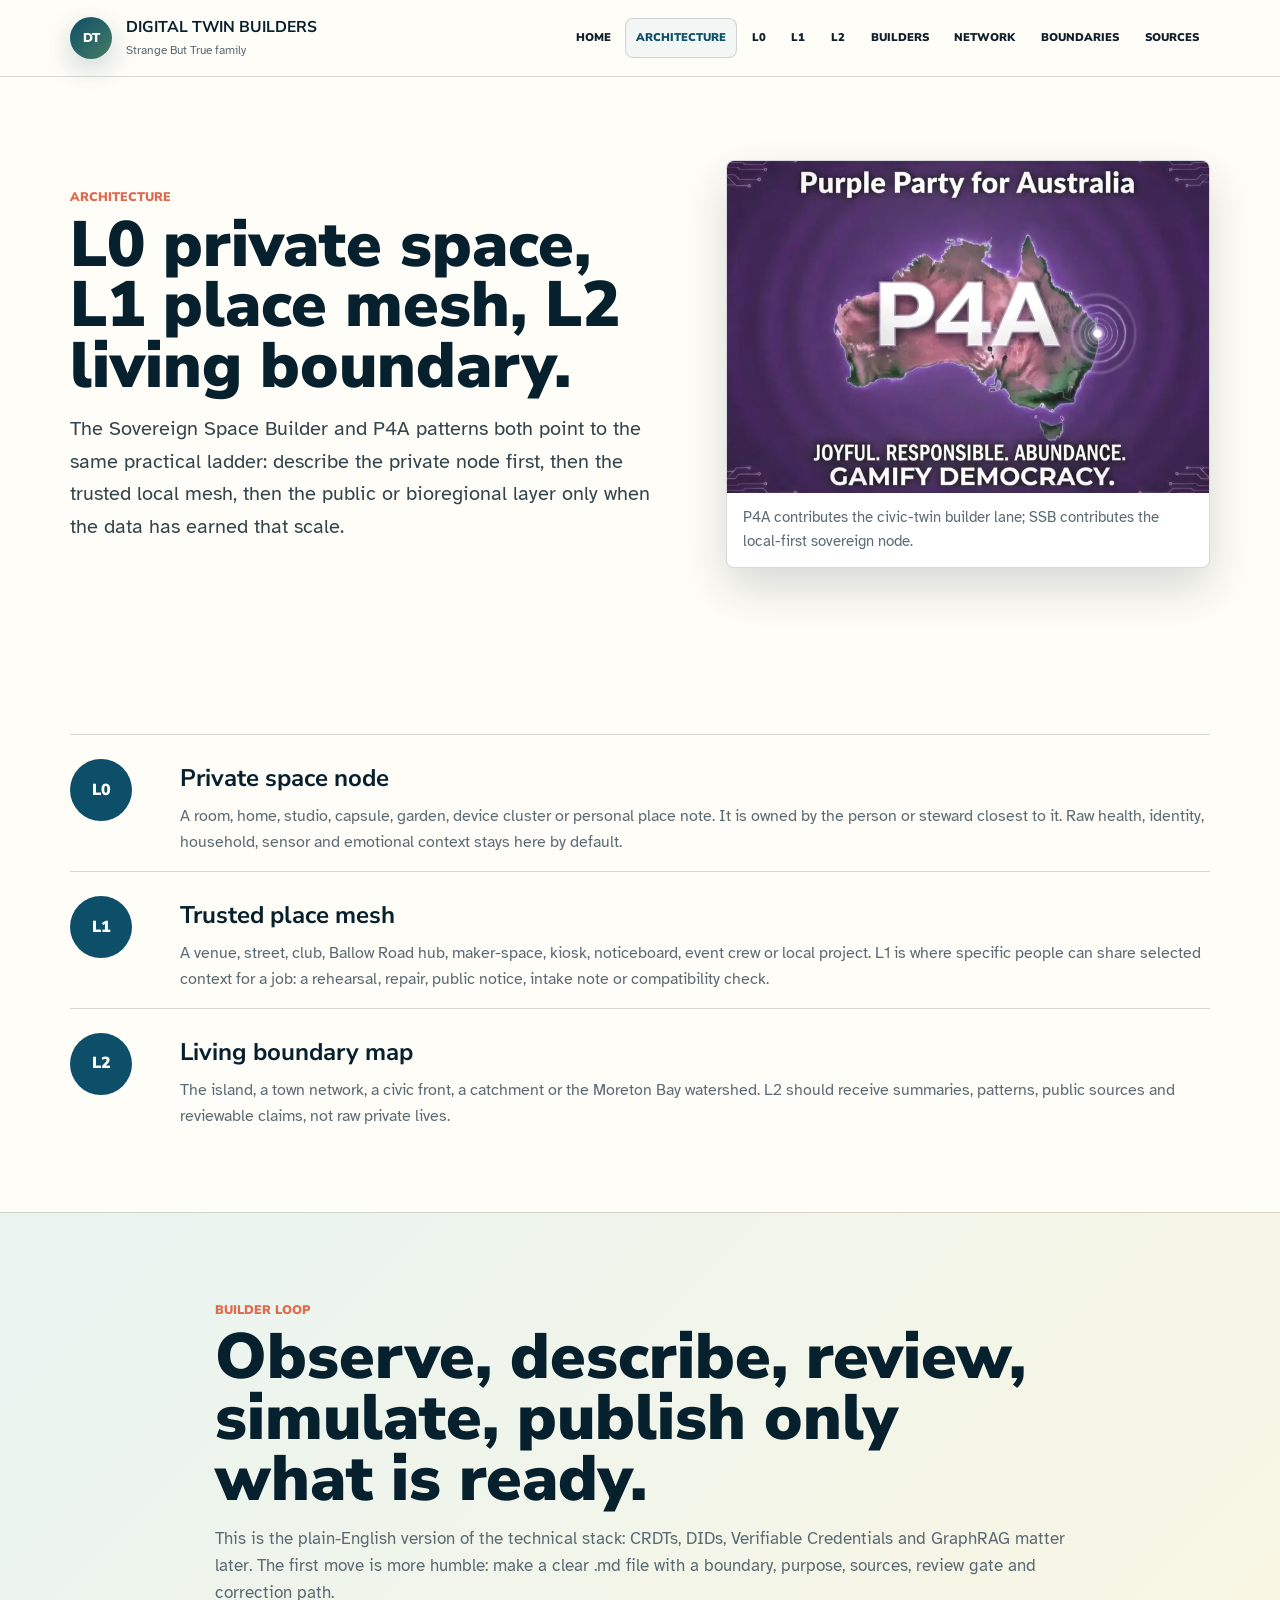
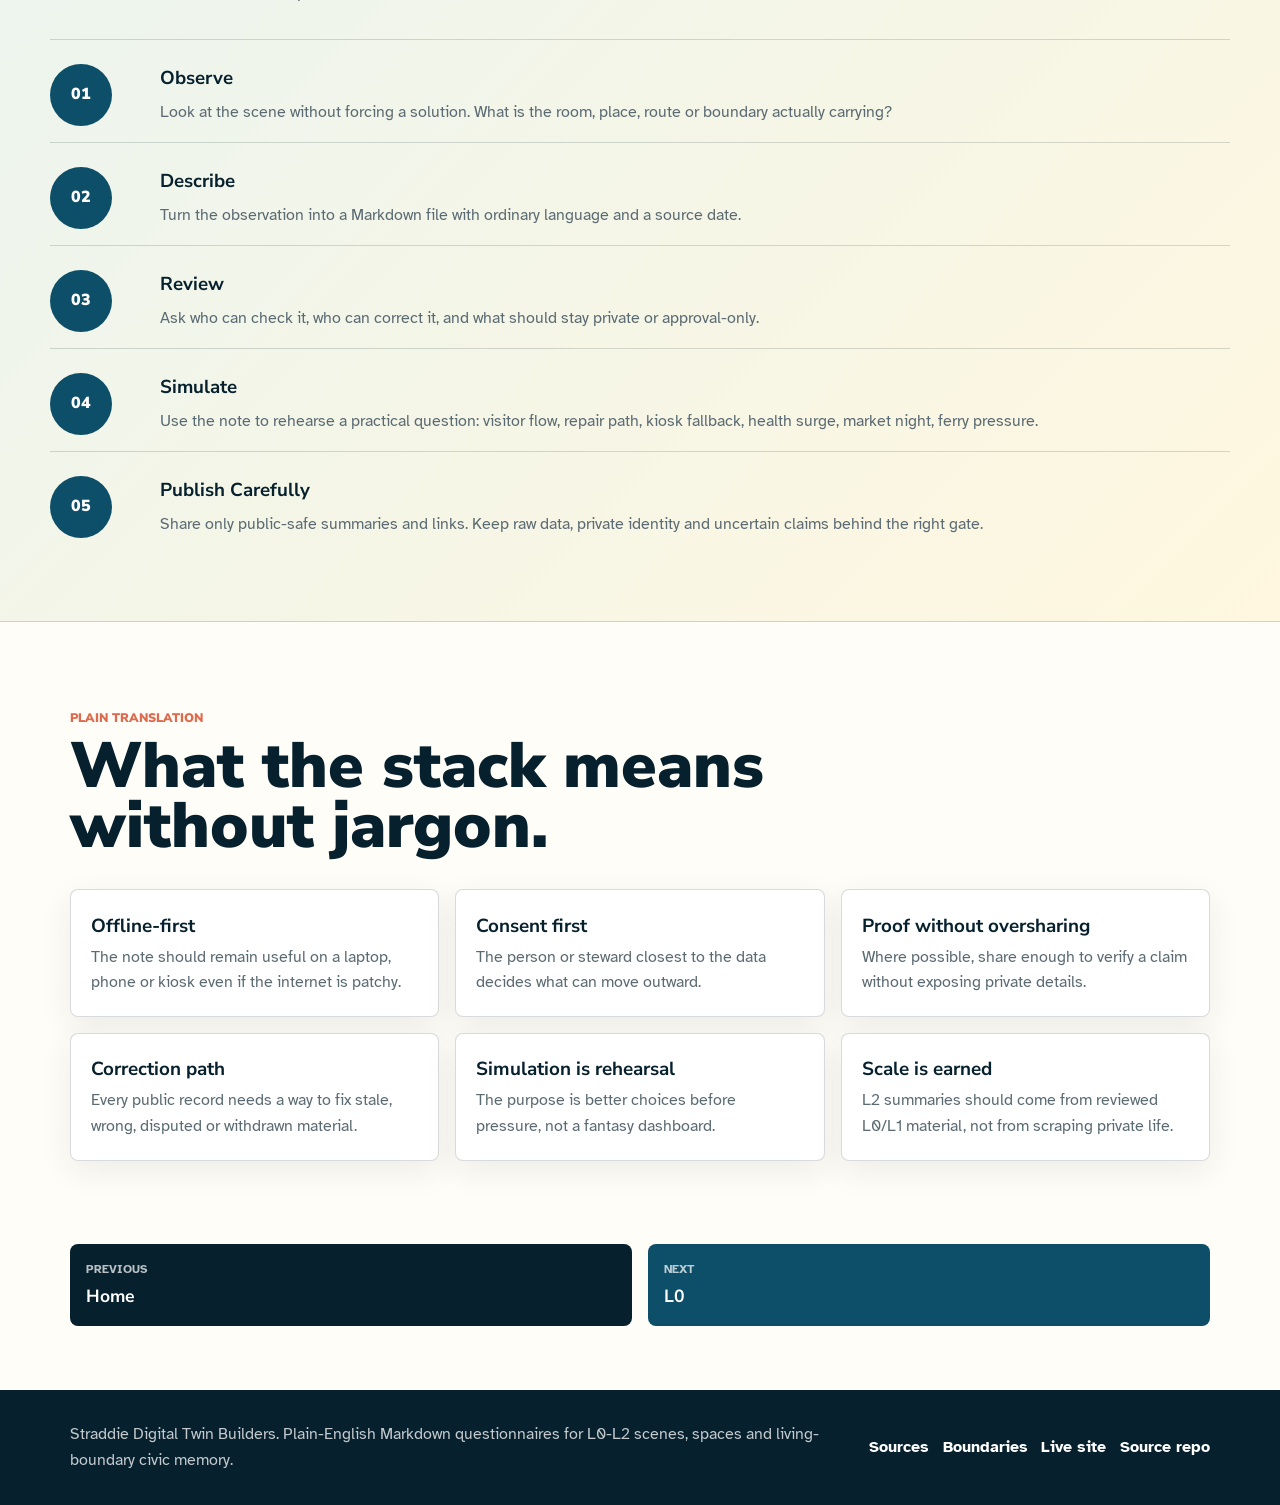
==== architecture.html @ 5647ea0c "Build Straddie digital twin builders" ====
<!doctype html>
<html lang="en-AU">
  <head>
    <meta charset="utf-8">
    <meta name="viewport" content="width=device-width, initial-scale=1">
    <meta name="description" content="The L0 to L2 architecture for Straddie digital twin Markdown builders: private space, place mesh and living boundary.">
    <title>L0-L2 Architecture | Straddie Digital Twin Builders</title>
    <link rel="preconnect" href="https://fonts.googleapis.com">
    <link rel="preconnect" href="https://fonts.gstatic.com" crossorigin>
    <link href="https://fonts.googleapis.com/css2?family=Atkinson+Hyperlegible:wght@400;700&family=Nunito+Sans:wght@700;800;900&display=swap" rel="stylesheet">
    <link rel="stylesheet" href="styles.css">
  </head>
  <body data-page="architecture">
    <a class="skip-link" href="#main">Skip to content</a>
    <header class="site-header" data-site-header></header>
    <main id="main">
      <section class="page-hero" id="top" aria-labelledby="page-title">
        <div>
          <span class="section-label">Architecture</span>
          <h1 id="page-title">L0 private space, L1 place mesh, L2 living boundary.</h1>
          <p class="lede">The Sovereign Space Builder and P4A patterns both point to the same practical ladder: describe the private node first, then the trusted local mesh, then the public or bioregional layer only when the data has earned that scale.</p>
        </div>
        <figure class="image-card">
          <img src="assets/img/p4a-map-card.webp" alt="P4A civic map artwork with layered civic pathways">
          <figcaption>P4A contributes the civic-twin builder lane; SSB contributes the local-first sovereign node.</figcaption>
        </figure>
      </section>

      <section class="section" aria-labelledby="scale-title">
        <div class="scale-stack">
          <article class="scale-row">
            <span>L0</span>
            <div>
              <h2 id="scale-title">Private space node</h2>
              <p>A room, home, studio, capsule, garden, device cluster or personal place note. It is owned by the person or steward closest to it. Raw health, identity, household, sensor and emotional context stays here by default.</p>
            </div>
          </article>
          <article class="scale-row">
            <span>L1</span>
            <div>
              <h2>Trusted place mesh</h2>
              <p>A venue, street, club, Ballow Road hub, maker-space, kiosk, noticeboard, event crew or local project. L1 is where specific people can share selected context for a job: a rehearsal, repair, public notice, intake note or compatibility check.</p>
            </div>
          </article>
          <article class="scale-row">
            <span>L2</span>
            <div>
              <h2>Living boundary map</h2>
              <p>The island, a town network, a civic front, a catchment or the Moreton Bay watershed. L2 should receive summaries, patterns, public sources and reviewable claims, not raw private lives.</p>
            </div>
          </article>
        </div>
      </section>

      <section class="section accent-band" aria-labelledby="loop-title">
        <div class="wide-copy">
          <span class="section-label">Builder loop</span>
          <h2 id="loop-title">Observe, describe, review, simulate, publish only what is ready.</h2>
          <p>This is the plain-English version of the technical stack: CRDTs, DIDs, Verifiable Credentials and GraphRAG matter later. The first move is more humble: make a clear .md file with a boundary, purpose, sources, review gate and correction path.</p>
        </div>
        <div class="timeline">
          <article><span>01</span><div><h3>Observe</h3><p>Look at the scene without forcing a solution. What is the room, place, route or boundary actually carrying?</p></div></article>
          <article><span>02</span><div><h3>Describe</h3><p>Turn the observation into a Markdown file with ordinary language and a source date.</p></div></article>
          <article><span>03</span><div><h3>Review</h3><p>Ask who can check it, who can correct it, and what should stay private or approval-only.</p></div></article>
          <article><span>04</span><div><h3>Simulate</h3><p>Use the note to rehearse a practical question: visitor flow, repair path, kiosk fallback, health surge, market night, ferry pressure.</p></div></article>
          <article><span>05</span><div><h3>Publish Carefully</h3><p>Share only public-safe summaries and links. Keep raw data, private identity and uncertain claims behind the right gate.</p></div></article>
        </div>
      </section>

      <section class="section" aria-labelledby="plain-title">
        <div class="section-heading">
          <span class="section-label">Plain translation</span>
          <h2 id="plain-title">What the stack means without jargon.</h2>
        </div>
        <div class="info-grid">
          <article><h3>Offline-first</h3><p>The note should remain useful on a laptop, phone or kiosk even if the internet is patchy.</p></article>
          <article><h3>Consent first</h3><p>The person or steward closest to the data decides what can move outward.</p></article>
          <article><h3>Proof without oversharing</h3><p>Where possible, share enough to verify a claim without exposing private details.</p></article>
          <article><h3>Correction path</h3><p>Every public record needs a way to fix stale, wrong, disputed or withdrawn material.</p></article>
          <article><h3>Simulation is rehearsal</h3><p>The purpose is better choices before pressure, not a fantasy dashboard.</p></article>
          <article><h3>Scale is earned</h3><p>L2 summaries should come from reviewed L0/L1 material, not from scraping private life.</p></article>
        </div>
      </section>

      <div class="sequence-wrap" data-sequence-nav></div>
    </main>
    <footer class="site-footer" data-site-footer></footer>
    <button class="to-top" type="button" data-to-top aria-label="Back to top">Top</button>
    <script src="script.js"></script>
  </body>
</html>
---- styles.css ----
:root {
  --ink: #10202a;
  --muted: #5b6b73;
  --paper: #fffdf7;
  --soft: #f2f7f5;
  --bay: #0d4e68;
  --deep: #06202d;
  --eucalypt: #477c64;
  --sand: #e8c36f;
  --coral: #df6b4f;
  --sky: #d9eef2;
  --line: rgba(16, 32, 42, .16);
  --white: #ffffff;
  --shadow: 0 20px 48px rgba(6, 32, 45, .16);
  --radius: 8px;
  color-scheme: light;
}

* {
  box-sizing: border-box;
}

html {
  scroll-behavior: smooth;
}

body {
  margin: 0;
  font-family: "Atkinson Hyperlegible", Arial, sans-serif;
  color: var(--ink);
  background: var(--paper);
  line-height: 1.6;
}

a {
  color: inherit;
}

img {
  display: block;
  max-width: 100%;
}

.skip-link {
  position: absolute;
  top: -100px;
  left: 1rem;
  z-index: 30;
  background: var(--deep);
  color: var(--white);
  padding: .75rem 1rem;
  border-radius: var(--radius);
}

.skip-link:focus {
  top: 1rem;
}

.site-header {
  position: sticky;
  top: 0;
  z-index: 20;
  background: rgba(255, 253, 247, .92);
  border-bottom: 1px solid var(--line);
  backdrop-filter: blur(16px);
}

.nav {
  min-height: 76px;
  max-width: 1180px;
  margin: 0 auto;
  padding: 0 1.25rem;
  display: flex;
  align-items: center;
  justify-content: space-between;
  gap: 1rem;
}

.brand {
  display: inline-flex;
  align-items: center;
  gap: .85rem;
  text-decoration: none;
  min-width: 230px;
}

.brand-mark {
  width: 42px;
  height: 42px;
  border-radius: 50%;
  display: grid;
  place-items: center;
  background: linear-gradient(135deg, var(--bay), var(--eucalypt));
  color: var(--white);
  font-family: "Nunito Sans", Arial, sans-serif;
  font-weight: 900;
  font-size: .8rem;
  box-shadow: 0 10px 28px rgba(13, 78, 104, .22);
}

.brand-text {
  display: grid;
  gap: .02rem;
}

.brand-text strong,
h1,
h2,
h3,
.nav-links a,
.button,
.section-label {
  font-family: "Nunito Sans", Arial, sans-serif;
}

.brand-text strong {
  color: var(--deep);
  text-transform: uppercase;
  font-size: .98rem;
}

.brand-text span {
  color: var(--muted);
  font-size: .78rem;
}

.nav-links {
  display: flex;
  align-items: center;
  justify-content: flex-end;
  gap: .2rem;
  flex-wrap: wrap;
}

.nav-links a {
  text-decoration: none;
  text-transform: uppercase;
  font-size: .7rem;
  font-weight: 900;
  padding: .62rem .64rem;
  border-radius: var(--radius);
  border: 1px solid transparent;
}

.nav-links a:hover,
.nav-links a[aria-current="page"] {
  border-color: var(--line);
  background: var(--soft);
  color: var(--bay);
}

.nav-toggle {
  display: none;
  border: 1px solid var(--line);
  background: var(--white);
  color: var(--ink);
  border-radius: var(--radius);
  padding: .65rem .85rem;
  font-weight: 900;
}

.hero {
  position: relative;
  min-height: min(780px, calc(100vh - 76px));
  display: flex;
  align-items: center;
  overflow: hidden;
  border-bottom: 1px solid var(--line);
}

.hero-media {
  position: absolute;
  inset: 0;
  width: 100%;
  height: 100%;
  object-fit: cover;
}

.hero-shade {
  position: absolute;
  inset: 0;
  background: linear-gradient(90deg, rgba(6, 32, 45, .88) 0%, rgba(6, 32, 45, .68) 43%, rgba(6, 32, 45, .14) 100%);
}

.hero-copy {
  position: relative;
  width: min(720px, calc(100% - 2rem));
  margin-left: max(1.25rem, calc((100vw - 1180px) / 2));
  padding: 5rem 0 7rem;
  color: var(--white);
}

.hero-copy h1 {
  margin: 0 0 1.4rem;
  max-width: 780px;
  font-size: clamp(3.1rem, 7vw, 7.8rem);
  line-height: .9;
  text-transform: uppercase;
  font-weight: 900;
}

.hero-lede,
.lede {
  font-size: clamp(1.04rem, 1.7vw, 1.28rem);
  color: inherit;
  max-width: 680px;
  margin: 0;
}

.hero-lede {
  color: rgba(255, 255, 255, .93);
  margin-bottom: 2rem;
}

.hero-actions,
.builder-actions {
  display: flex;
  flex-wrap: wrap;
  gap: .75rem;
}

.button {
  display: inline-flex;
  min-height: 46px;
  align-items: center;
  justify-content: center;
  border-radius: var(--radius);
  border: 1px solid currentColor;
  padding: .78rem 1rem;
  text-decoration: none;
  font-weight: 900;
  text-transform: uppercase;
  font-size: .78rem;
  cursor: pointer;
}

.button.primary {
  color: #12211f;
  border-color: #d2a94f;
  background: linear-gradient(135deg, var(--sand), #f4d78c);
}

.button.secondary {
  color: inherit;
  border-color: rgba(255, 255, 255, .56);
  background: rgba(255, 255, 255, .1);
}

main .button.secondary,
.builder-actions .button.secondary {
  border-color: var(--line);
  background: var(--white);
}

.hero .button.secondary {
  color: var(--white);
  border-color: rgba(255, 255, 255, .64);
  background: rgba(255, 255, 255, .12);
}

.notice-band {
  display: flex;
  gap: 1rem;
  align-items: center;
  padding: 1.05rem max(1.25rem, calc((100vw - 1180px) / 2));
  background: var(--deep);
  color: var(--white);
}

.notice-band strong {
  color: var(--sand);
  white-space: nowrap;
}

.section,
.page-hero {
  max-width: 1180px;
  margin: 0 auto;
  padding: 5.2rem 1.25rem;
}

.page-hero {
  display: grid;
  grid-template-columns: minmax(0, 1.1fr) minmax(320px, .9fr);
  gap: clamp(2rem, 5vw, 5rem);
  align-items: center;
}

.compact-hero {
  grid-template-columns: 1fr;
  padding-bottom: 3rem;
}

.page-hero h1,
.section-heading h2,
.wide-copy h2 {
  margin: .3rem 0 1rem;
  font-size: clamp(2.25rem, 5vw, 5.2rem);
  line-height: .95;
  font-weight: 900;
  color: var(--deep);
}

.page-hero .lede {
  color: #33454c;
}

.section-heading {
  max-width: 820px;
  margin-bottom: 2rem;
}

.section-heading p,
.wide-copy p {
  color: var(--muted);
  font-size: 1.05rem;
}

.section-label {
  display: inline-block;
  color: var(--coral);
  text-transform: uppercase;
  font-weight: 900;
  font-size: .78rem;
}

.door-grid,
.feature-grid,
.info-grid,
.question-grid,
.source-grid,
.boundary-grid {
  display: grid;
  gap: 1rem;
}

.door-grid {
  grid-template-columns: repeat(3, minmax(0, 1fr));
}

.feature-grid.three,
.question-grid,
.source-grid,
.boundary-grid,
.info-grid {
  grid-template-columns: repeat(3, minmax(0, 1fr));
}

.door-card,
.feature-card,
.info-grid article,
.question-grid article,
.source-grid article,
.boundary-grid article,
.metric-grid article,
.scene-list article {
  background: var(--white);
  border: 1px solid var(--line);
  border-radius: var(--radius);
  box-shadow: 0 10px 32px rgba(6, 32, 45, .08);
}

.door-card,
.info-grid article,
.question-grid article,
.source-grid article,
.boundary-grid article {
  padding: 1.25rem;
  text-decoration: none;
}

.door-card span {
  color: var(--coral);
  font-weight: 900;
}

.door-card h3,
.feature-card h3,
.info-grid h3,
.question-grid h3,
.source-grid h3,
.boundary-grid h3 {
  margin: .35rem 0 .45rem;
  font-size: 1.18rem;
  line-height: 1.15;
  color: var(--deep);
}

.door-card p,
.feature-card p,
.info-grid p,
.question-grid p,
.source-grid p,
.boundary-grid p,
.scene-list p {
  color: var(--muted);
  margin: 0;
}

.door-card:hover,
.source-grid article:hover,
.feature-card:hover {
  transform: translateY(-2px);
  box-shadow: var(--shadow);
}

.feature-card {
  overflow: hidden;
}

.feature-card img {
  width: 100%;
  aspect-ratio: 16 / 10;
  object-fit: cover;
}

.feature-card h3,
.feature-card p,
.feature-card a {
  margin-left: 1.1rem;
  margin-right: 1.1rem;
}

.feature-card h3 {
  margin-top: 1rem;
}

.feature-card a,
.source-grid a,
.info-grid a {
  display: inline-block;
  margin-top: .8rem;
  color: var(--bay);
  font-weight: 900;
}

.feature-card a {
  margin-bottom: 1.1rem;
}

.accent-band {
  max-width: none;
  background: linear-gradient(135deg, #e9f4f1, #fff7df);
  border-top: 1px solid var(--line);
  border-bottom: 1px solid var(--line);
}

.accent-band > * {
  max-width: 1180px;
  margin-left: auto;
  margin-right: auto;
}

.wide-copy {
  max-width: 850px;
  margin-bottom: 2rem;
}

.method-grid,
.metric-grid {
  display: grid;
  grid-template-columns: repeat(4, minmax(0, 1fr));
  gap: 1rem;
}

.method-grid article,
.metric-grid article {
  padding: 1.2rem;
}

.method-grid strong,
.metric-grid strong {
  display: block;
  color: var(--deep);
  font-family: "Nunito Sans", Arial, sans-serif;
  font-size: 1.05rem;
  line-height: 1.15;
  margin-bottom: .5rem;
}

.method-grid span,
.metric-grid span {
  color: var(--muted);
}

.image-card {
  margin: 0;
  border-radius: var(--radius);
  overflow: hidden;
  border: 1px solid var(--line);
  background: var(--white);
  box-shadow: var(--shadow);
}

.image-card img {
  width: 100%;
  aspect-ratio: 16 / 11;
  object-fit: cover;
}

.image-card figcaption {
  padding: .85rem 1rem;
  color: var(--muted);
  font-size: .92rem;
}

.scale-stack,
.timeline,
.scene-list,
.source-list {
  display: grid;
  gap: 1rem;
}

.scale-row,
.timeline article,
.source-list article {
  display: grid;
  grid-template-columns: 90px minmax(0, 1fr);
  gap: 1.25rem;
  border-top: 1px solid var(--line);
  padding-top: 1.5rem;
}

.scale-row span,
.timeline span {
  width: 62px;
  height: 62px;
  display: grid;
  place-items: center;
  border-radius: 50%;
  background: var(--bay);
  color: var(--white);
  font-family: "Nunito Sans", Arial, sans-serif;
  font-weight: 900;
}

.scale-row h2,
.timeline h3 {
  margin: 0 0 .4rem;
  color: var(--deep);
}

.scale-row p,
.timeline p {
  margin: 0;
  color: var(--muted);
}

.scene-list {
  grid-template-columns: repeat(2, minmax(0, 1fr));
}

.scene-list article {
  padding: 1.2rem;
}

.scene-list span {
  display: block;
  color: var(--coral);
  font-weight: 900;
  margin-bottom: .35rem;
}

.builder-section {
  display: grid;
  grid-template-columns: minmax(0, 1fr) minmax(320px, .85fr);
  gap: 1.5rem;
  align-items: start;
}

.builder-form,
.output-panel {
  background: var(--white);
  border: 1px solid var(--line);
  border-radius: var(--radius);
  box-shadow: 0 12px 34px rgba(6, 32, 45, .1);
}

.builder-form {
  padding: 1rem;
}

fieldset {
  border: 1px solid var(--line);
  border-radius: var(--radius);
  margin: 0 0 1rem;
  padding: 1rem;
}

legend {
  padding: 0 .35rem;
  font-family: "Nunito Sans", Arial, sans-serif;
  font-weight: 900;
  color: var(--deep);
}

label {
  display: grid;
  gap: .35rem;
  margin-bottom: .9rem;
  font-weight: 700;
  color: var(--deep);
}

input,
select,
textarea {
  width: 100%;
  font: inherit;
  border: 1px solid var(--line);
  border-radius: var(--radius);
  padding: .75rem;
  color: var(--ink);
  background: #fffefa;
}

textarea {
  min-height: 112px;
  resize: vertical;
}

.output-panel {
  position: sticky;
  top: 96px;
  padding: 1rem;
}

.output-panel h2 {
  margin: 0 0 .8rem;
  font-size: 1.2rem;
}

.output-panel textarea {
  min-height: 760px;
  font-family: Consolas, "Liberation Mono", monospace;
  font-size: .9rem;
  line-height: 1.5;
}

.status-line {
  min-height: 1.4rem;
  color: var(--bay);
  font-weight: 700;
}

.table-wrap {
  overflow-x: auto;
  border: 1px solid var(--line);
  border-radius: var(--radius);
  background: var(--white);
}

table {
  width: 100%;
  border-collapse: collapse;
}

th,
td {
  text-align: left;
  vertical-align: top;
  padding: 1rem;
  border-bottom: 1px solid var(--line);
}

th {
  color: var(--deep);
  font-family: "Nunito Sans", Arial, sans-serif;
}

td {
  color: var(--muted);
}

.sequence-wrap {
  max-width: 1180px;
  margin: 0 auto 4rem;
  padding: 0 1.25rem;
}

.sequence-nav {
  display: grid;
  grid-template-columns: 1fr 1fr;
  gap: 1rem;
}

.sequence-nav a {
  display: grid;
  gap: .2rem;
  text-decoration: none;
  background: var(--deep);
  color: var(--white);
  border-radius: var(--radius);
  padding: 1rem;
}

.sequence-nav a:last-child {
  background: var(--bay);
}

.sequence-nav span {
  color: rgba(255, 255, 255, .72);
  text-transform: uppercase;
  font-size: .75rem;
  font-weight: 900;
}

.sequence-nav strong {
  font-family: "Nunito Sans", Arial, sans-serif;
  font-size: 1.1rem;
}

.site-footer {
  background: var(--deep);
  color: var(--white);
}

.footer-inner {
  max-width: 1180px;
  margin: 0 auto;
  padding: 2rem 1.25rem;
  display: grid;
  grid-template-columns: minmax(0, 1fr) auto;
  gap: 1rem;
  align-items: center;
}

.footer-inner p {
  margin: 0;
  color: rgba(255, 255, 255, .76);
}

.footer-links {
  display: flex;
  gap: .85rem;
  flex-wrap: wrap;
}

.footer-links a {
  color: var(--white);
  text-decoration: none;
  font-weight: 900;
}

.to-top {
  position: fixed;
  right: 1rem;
  bottom: 1rem;
  z-index: 25;
  width: 48px;
  height: 48px;
  border-radius: 50%;
  border: 1px solid rgba(255, 255, 255, .7);
  background: var(--coral);
  color: var(--white);
  font-family: "Nunito Sans", Arial, sans-serif;
  font-weight: 900;
  opacity: 0;
  pointer-events: none;
  transition: opacity .2s ease, transform .2s ease;
  cursor: pointer;
}

.to-top.visible {
  opacity: 1;
  pointer-events: auto;
}

.to-top:hover {
  transform: translateY(-2px);
}

@media (max-width: 940px) {
  .nav {
    align-items: flex-start;
    padding-top: .8rem;
    padding-bottom: .8rem;
  }

  .nav-toggle {
    display: inline-flex;
  }

  .nav-links {
    display: none;
    position: absolute;
    left: 1rem;
    right: 1rem;
    top: 70px;
    padding: .8rem;
    background: var(--paper);
    border: 1px solid var(--line);
    border-radius: var(--radius);
    box-shadow: var(--shadow);
  }

  .nav-links.open {
    display: grid;
  }

  .nav-links a {
    width: 100%;
  }

  .page-hero,
  .builder-section {
    grid-template-columns: 1fr;
  }

  .output-panel {
    position: static;
  }

  .door-grid,
  .feature-grid.three,
  .question-grid,
  .source-grid,
  .boundary-grid,
  .info-grid,
  .method-grid,
  .metric-grid,
  .scene-list {
    grid-template-columns: 1fr;
  }

  .notice-band,
  .footer-inner {
    grid-template-columns: 1fr;
    display: grid;
  }
}

@media (max-width: 640px) {
  .brand {
    min-width: 0;
  }

  .brand-text span {
    display: none;
  }

  .hero {
    min-height: 720px;
  }

  .hero-shade {
    background: linear-gradient(180deg, rgba(6, 32, 45, .9) 0%, rgba(6, 32, 45, .74) 58%, rgba(6, 32, 45, .4) 100%);
  }

  .hero-copy {
    padding-top: 4rem;
  }

  .hero-copy h1 {
    font-size: clamp(2.7rem, 16vw, 4.8rem);
  }

  .section,
  .page-hero {
    padding-top: 3.5rem;
    padding-bottom: 3.5rem;
  }

  .scale-row,
  .timeline article,
  .source-list article {
    grid-template-columns: 1fr;
  }

  .sequence-nav {
    grid-template-columns: 1fr;
  }
}
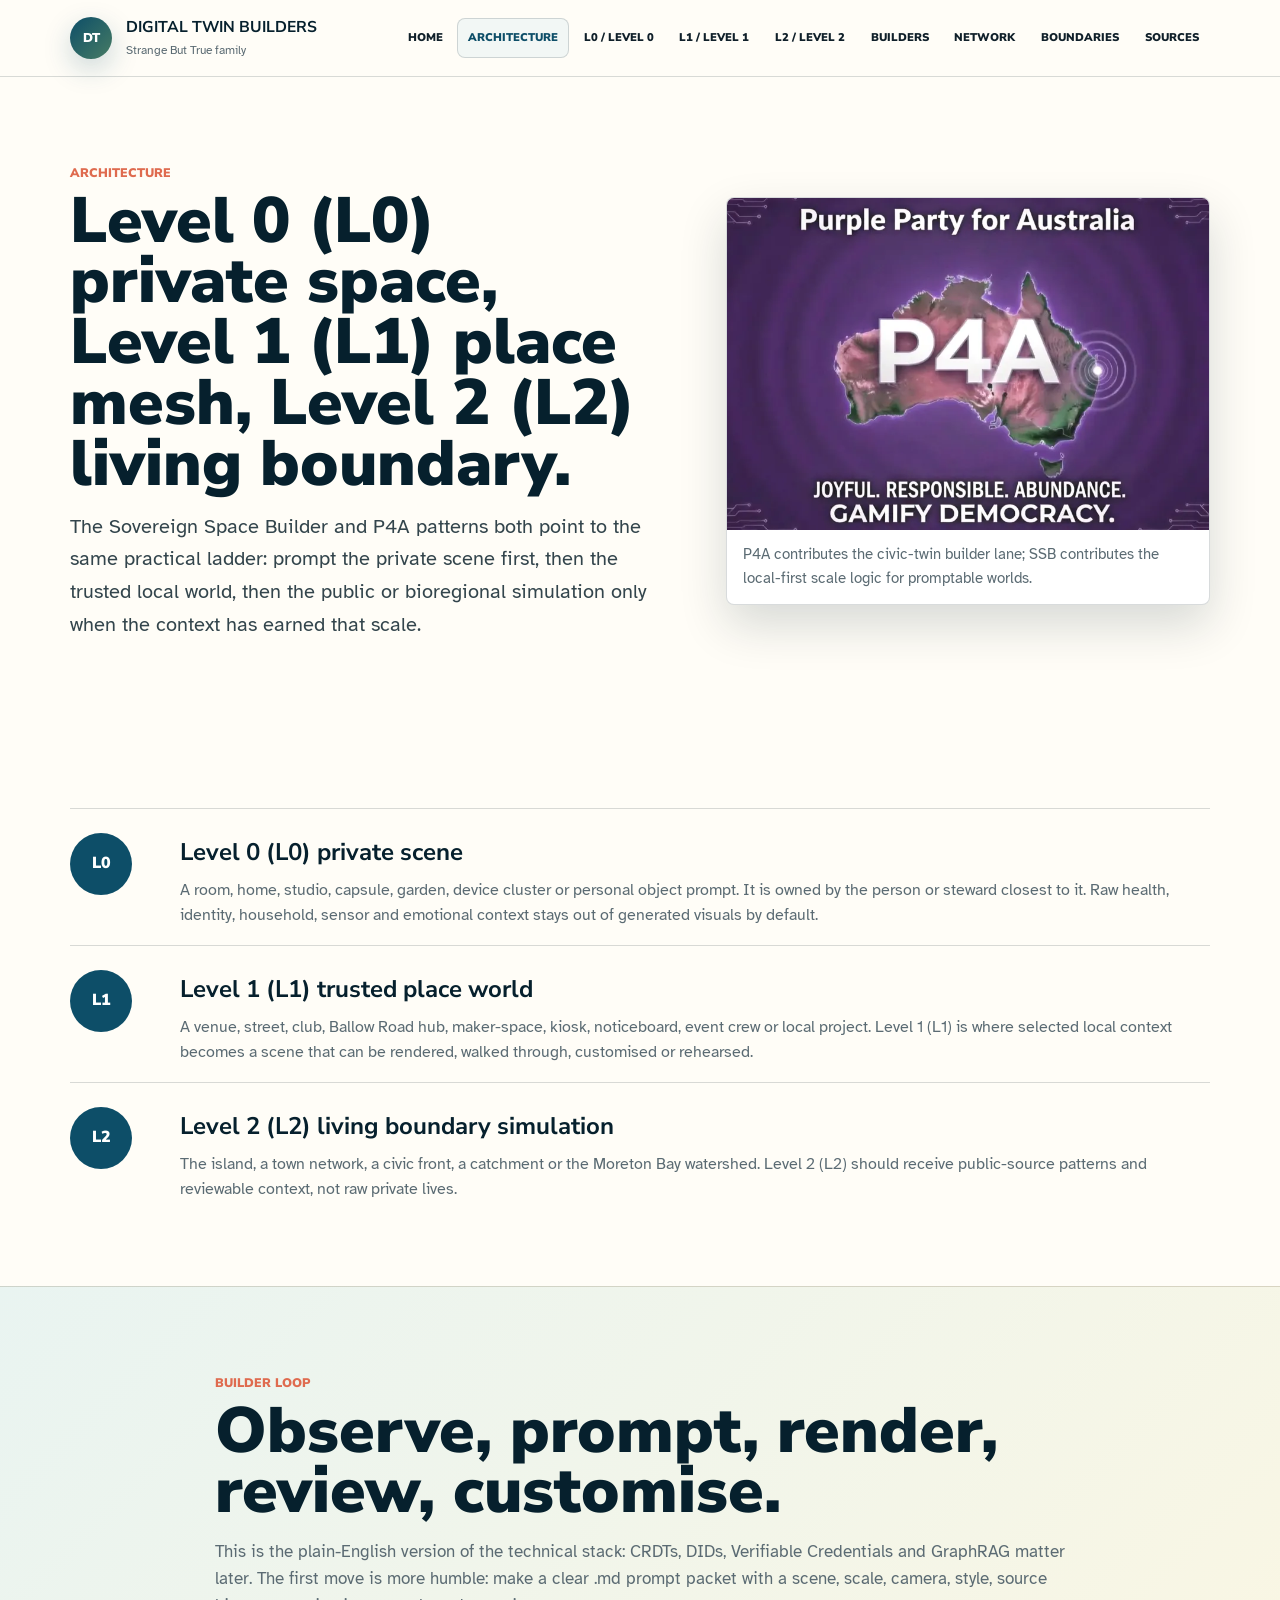
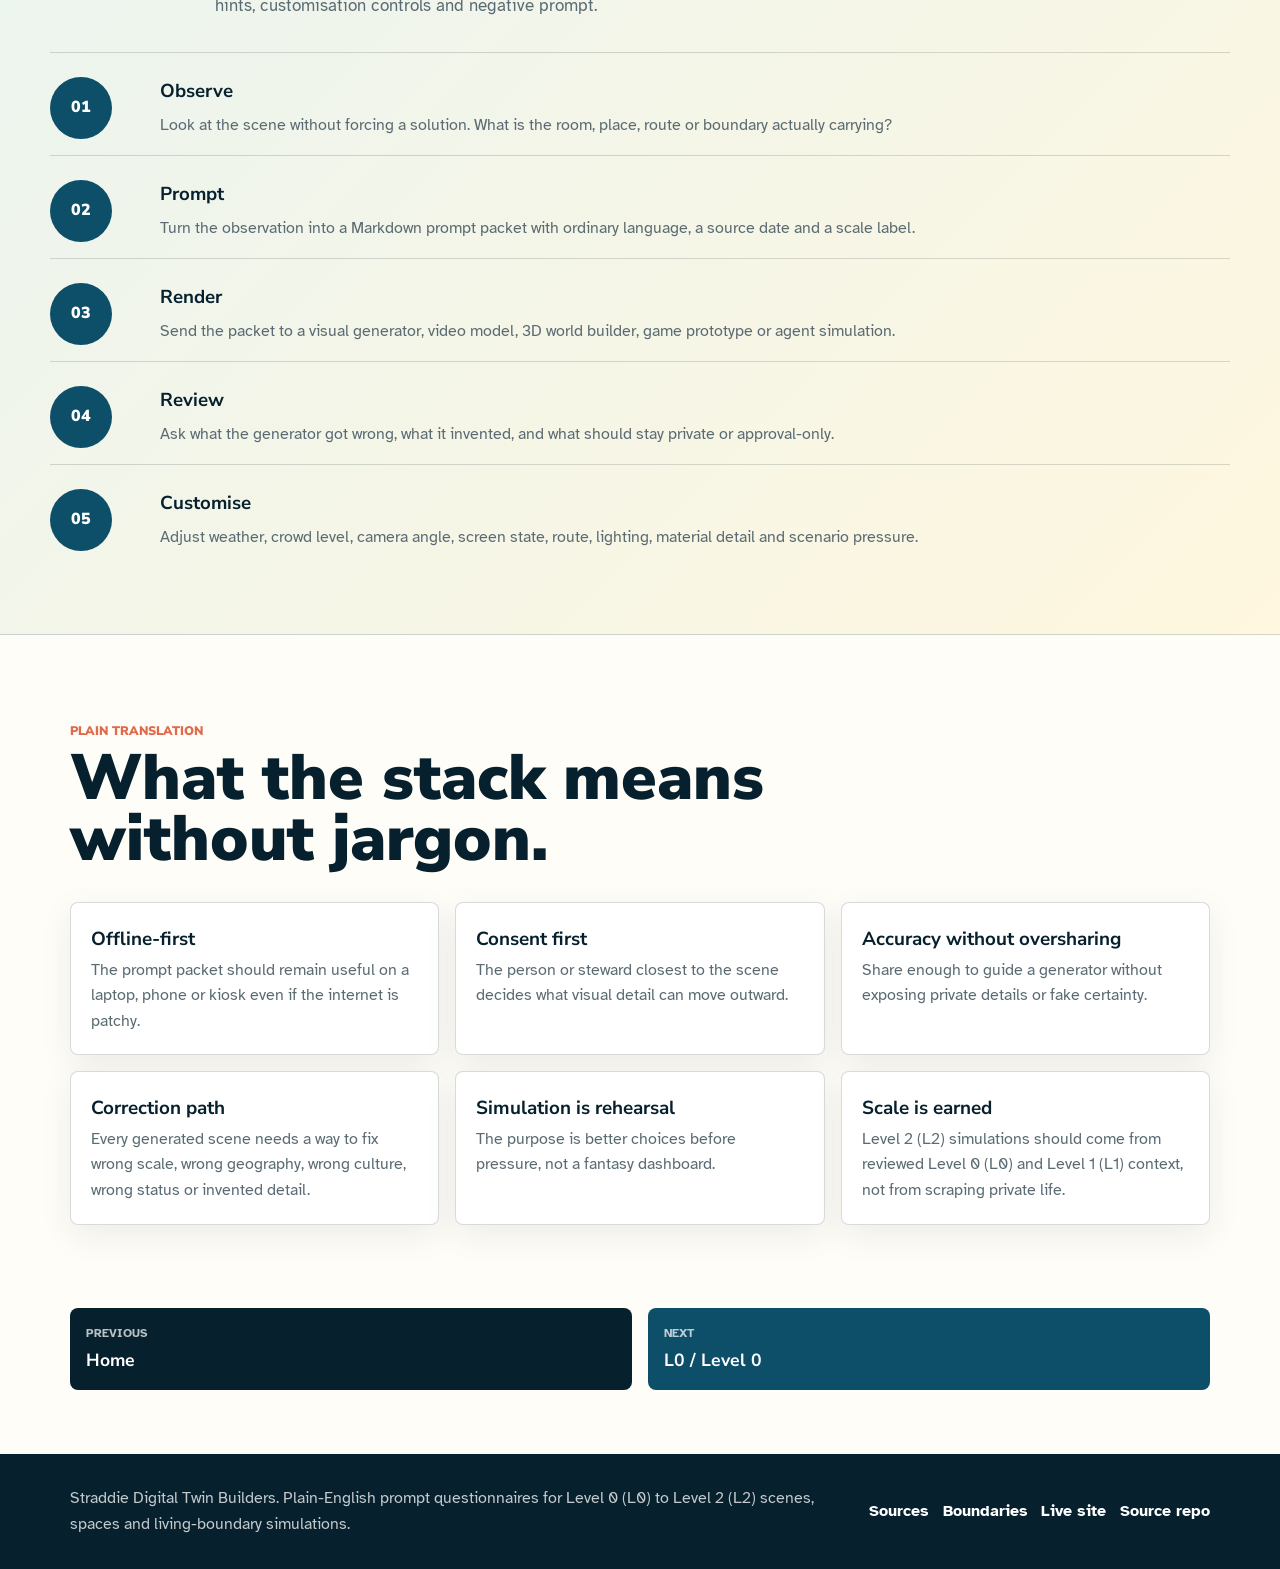
==== commit 0017b89e: "Refocus builders on simulation prompts" ====
--- a/architecture.html
+++ b/architecture.html
@@ -3,8 +3,8 @@
   <head>
     <meta charset="utf-8">
     <meta name="viewport" content="width=device-width, initial-scale=1">
-    <meta name="description" content="The L0 to L2 architecture for Straddie digital twin Markdown builders: private space, place mesh and living boundary.">
-    <title>L0-L2 Architecture | Straddie Digital Twin Builders</title>
+    <meta name="description" content="The Level 0 (L0) to Level 2 (L2) prompt architecture for Straddie digital twin visual generators and world-building simulations.">
+    <title>Level 0-2 Architecture | Straddie Digital Twin Builders</title>
     <link rel="preconnect" href="https://fonts.googleapis.com">
     <link rel="preconnect" href="https://fonts.gstatic.com" crossorigin>
     <link href="https://fonts.googleapis.com/css2?family=Atkinson+Hyperlegible:wght@400;700&family=Nunito+Sans:wght@700;800;900&display=swap" rel="stylesheet">
@@ -17,12 +17,12 @@
       <section class="page-hero" id="top" aria-labelledby="page-title">
         <div>
           <span class="section-label">Architecture</span>
-          <h1 id="page-title">L0 private space, L1 place mesh, L2 living boundary.</h1>
-          <p class="lede">The Sovereign Space Builder and P4A patterns both point to the same practical ladder: describe the private node first, then the trusted local mesh, then the public or bioregional layer only when the data has earned that scale.</p>
+          <h1 id="page-title">Level 0 (L0) private space, Level 1 (L1) place mesh, Level 2 (L2) living boundary.</h1>
+          <p class="lede">The Sovereign Space Builder and P4A patterns both point to the same practical ladder: prompt the private scene first, then the trusted local world, then the public or bioregional simulation only when the context has earned that scale.</p>
         </div>
         <figure class="image-card">
           <img src="assets/img/p4a-map-card.webp" alt="P4A civic map artwork with layered civic pathways">
-          <figcaption>P4A contributes the civic-twin builder lane; SSB contributes the local-first sovereign node.</figcaption>
+          <figcaption>P4A contributes the civic-twin builder lane; SSB contributes the local-first scale logic for promptable worlds.</figcaption>
         </figure>
       </section>
 
@@ -31,22 +31,22 @@
           <article class="scale-row">
             <span>L0</span>
             <div>
-              <h2 id="scale-title">Private space node</h2>
-              <p>A room, home, studio, capsule, garden, device cluster or personal place note. It is owned by the person or steward closest to it. Raw health, identity, household, sensor and emotional context stays here by default.</p>
+              <h2 id="scale-title">Level 0 (L0) private scene</h2>
+              <p>A room, home, studio, capsule, garden, device cluster or personal object prompt. It is owned by the person or steward closest to it. Raw health, identity, household, sensor and emotional context stays out of generated visuals by default.</p>
             </div>
           </article>
           <article class="scale-row">
             <span>L1</span>
             <div>
-              <h2>Trusted place mesh</h2>
-              <p>A venue, street, club, Ballow Road hub, maker-space, kiosk, noticeboard, event crew or local project. L1 is where specific people can share selected context for a job: a rehearsal, repair, public notice, intake note or compatibility check.</p>
+              <h2>Level 1 (L1) trusted place world</h2>
+              <p>A venue, street, club, Ballow Road hub, maker-space, kiosk, noticeboard, event crew or local project. Level 1 (L1) is where selected local context becomes a scene that can be rendered, walked through, customised or rehearsed.</p>
             </div>
           </article>
           <article class="scale-row">
             <span>L2</span>
             <div>
-              <h2>Living boundary map</h2>
-              <p>The island, a town network, a civic front, a catchment or the Moreton Bay watershed. L2 should receive summaries, patterns, public sources and reviewable claims, not raw private lives.</p>
+              <h2>Level 2 (L2) living boundary simulation</h2>
+              <p>The island, a town network, a civic front, a catchment or the Moreton Bay watershed. Level 2 (L2) should receive public-source patterns and reviewable context, not raw private lives.</p>
             </div>
           </article>
         </div>
@@ -55,15 +55,15 @@
       <section class="section accent-band" aria-labelledby="loop-title">
         <div class="wide-copy">
           <span class="section-label">Builder loop</span>
-          <h2 id="loop-title">Observe, describe, review, simulate, publish only what is ready.</h2>
-          <p>This is the plain-English version of the technical stack: CRDTs, DIDs, Verifiable Credentials and GraphRAG matter later. The first move is more humble: make a clear .md file with a boundary, purpose, sources, review gate and correction path.</p>
+          <h2 id="loop-title">Observe, prompt, render, review, customise.</h2>
+          <p>This is the plain-English version of the technical stack: CRDTs, DIDs, Verifiable Credentials and GraphRAG matter later. The first move is more humble: make a clear .md prompt packet with a scene, scale, camera, style, source hints, customisation controls and negative prompt.</p>
         </div>
         <div class="timeline">
           <article><span>01</span><div><h3>Observe</h3><p>Look at the scene without forcing a solution. What is the room, place, route or boundary actually carrying?</p></div></article>
-          <article><span>02</span><div><h3>Describe</h3><p>Turn the observation into a Markdown file with ordinary language and a source date.</p></div></article>
-          <article><span>03</span><div><h3>Review</h3><p>Ask who can check it, who can correct it, and what should stay private or approval-only.</p></div></article>
-          <article><span>04</span><div><h3>Simulate</h3><p>Use the note to rehearse a practical question: visitor flow, repair path, kiosk fallback, health surge, market night, ferry pressure.</p></div></article>
-          <article><span>05</span><div><h3>Publish Carefully</h3><p>Share only public-safe summaries and links. Keep raw data, private identity and uncertain claims behind the right gate.</p></div></article>
+          <article><span>02</span><div><h3>Prompt</h3><p>Turn the observation into a Markdown prompt packet with ordinary language, a source date and a scale label.</p></div></article>
+          <article><span>03</span><div><h3>Render</h3><p>Send the packet to a visual generator, video model, 3D world builder, game prototype or agent simulation.</p></div></article>
+          <article><span>04</span><div><h3>Review</h3><p>Ask what the generator got wrong, what it invented, and what should stay private or approval-only.</p></div></article>
+          <article><span>05</span><div><h3>Customise</h3><p>Adjust weather, crowd level, camera angle, screen state, route, lighting, material detail and scenario pressure.</p></div></article>
         </div>
       </section>
 
@@ -73,12 +73,12 @@
           <h2 id="plain-title">What the stack means without jargon.</h2>
         </div>
         <div class="info-grid">
-          <article><h3>Offline-first</h3><p>The note should remain useful on a laptop, phone or kiosk even if the internet is patchy.</p></article>
-          <article><h3>Consent first</h3><p>The person or steward closest to the data decides what can move outward.</p></article>
-          <article><h3>Proof without oversharing</h3><p>Where possible, share enough to verify a claim without exposing private details.</p></article>
-          <article><h3>Correction path</h3><p>Every public record needs a way to fix stale, wrong, disputed or withdrawn material.</p></article>
+          <article><h3>Offline-first</h3><p>The prompt packet should remain useful on a laptop, phone or kiosk even if the internet is patchy.</p></article>
+          <article><h3>Consent first</h3><p>The person or steward closest to the scene decides what visual detail can move outward.</p></article>
+          <article><h3>Accuracy without oversharing</h3><p>Share enough to guide a generator without exposing private details or fake certainty.</p></article>
+          <article><h3>Correction path</h3><p>Every generated scene needs a way to fix wrong scale, wrong geography, wrong culture, wrong status or invented detail.</p></article>
           <article><h3>Simulation is rehearsal</h3><p>The purpose is better choices before pressure, not a fantasy dashboard.</p></article>
-          <article><h3>Scale is earned</h3><p>L2 summaries should come from reviewed L0/L1 material, not from scraping private life.</p></article>
+          <article><h3>Scale is earned</h3><p>Level 2 (L2) simulations should come from reviewed Level 0 (L0) and Level 1 (L1) context, not from scraping private life.</p></article>
         </div>
       </section>
 
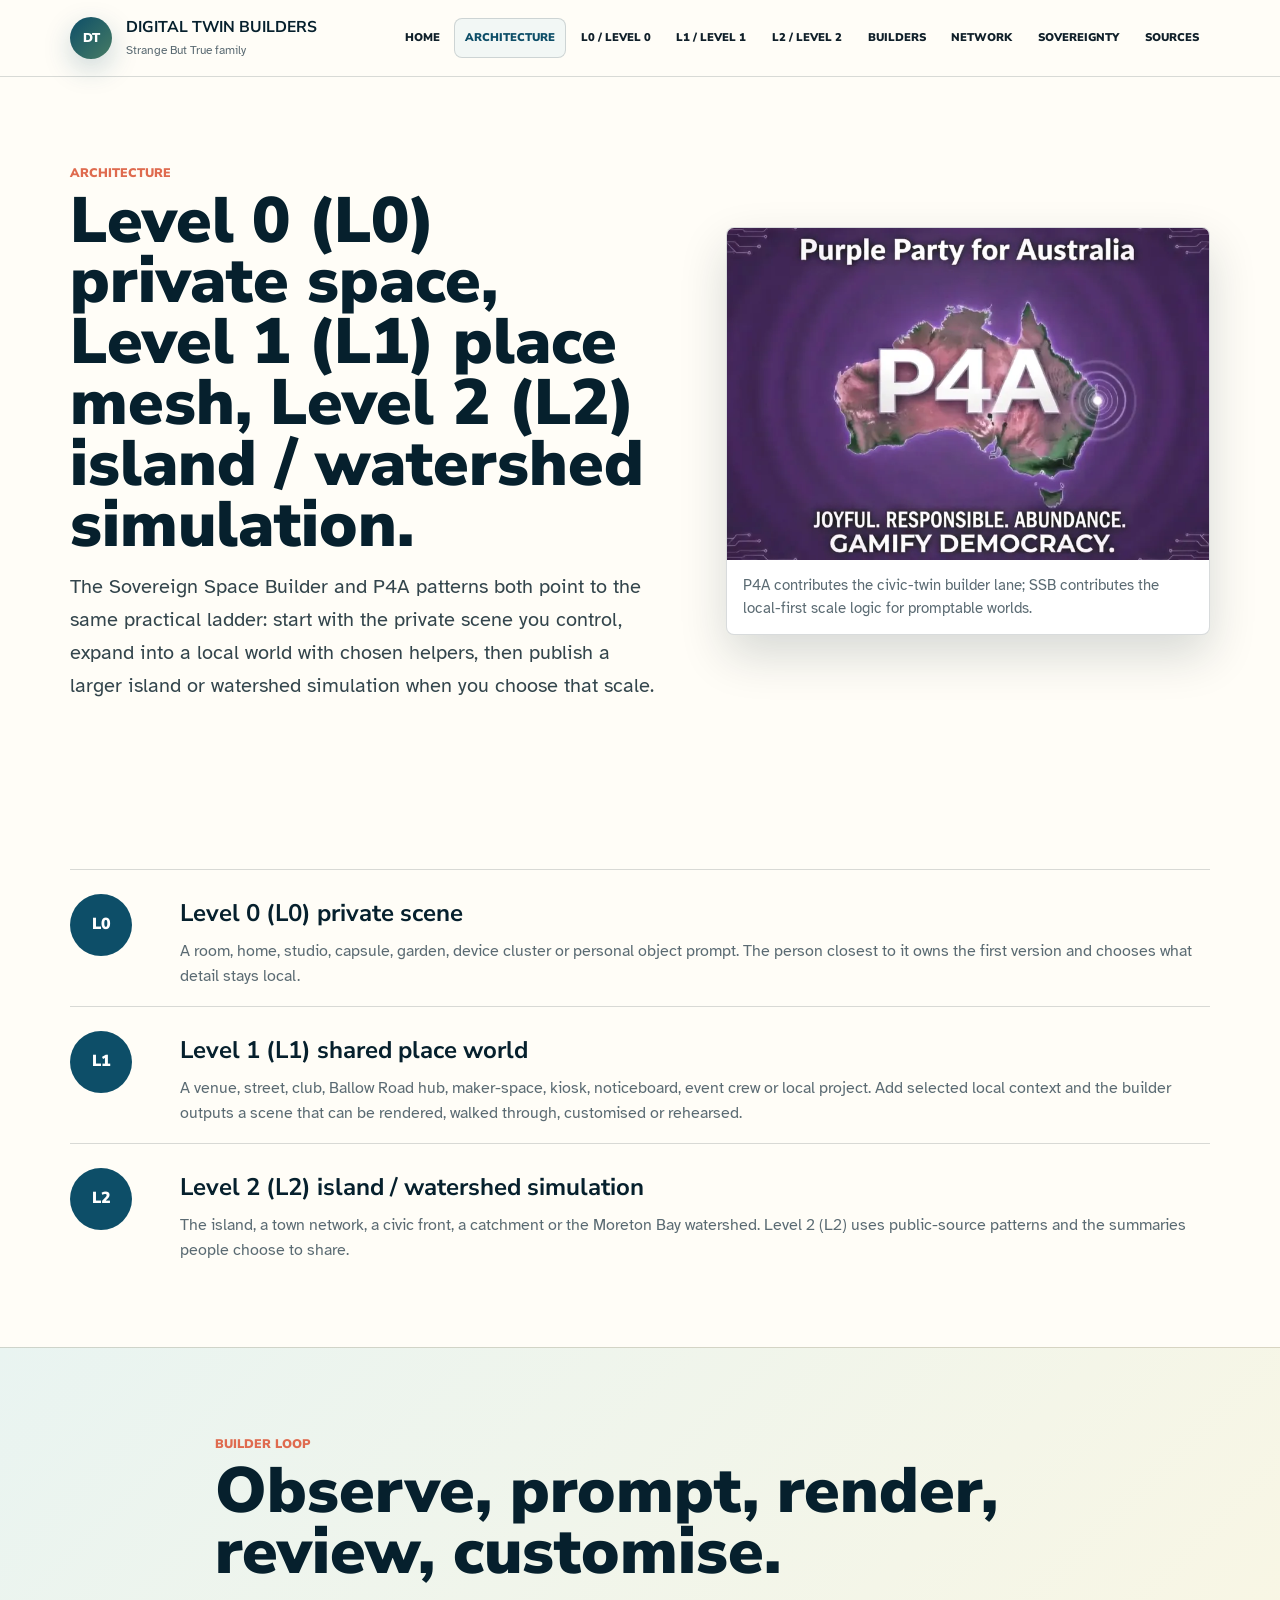
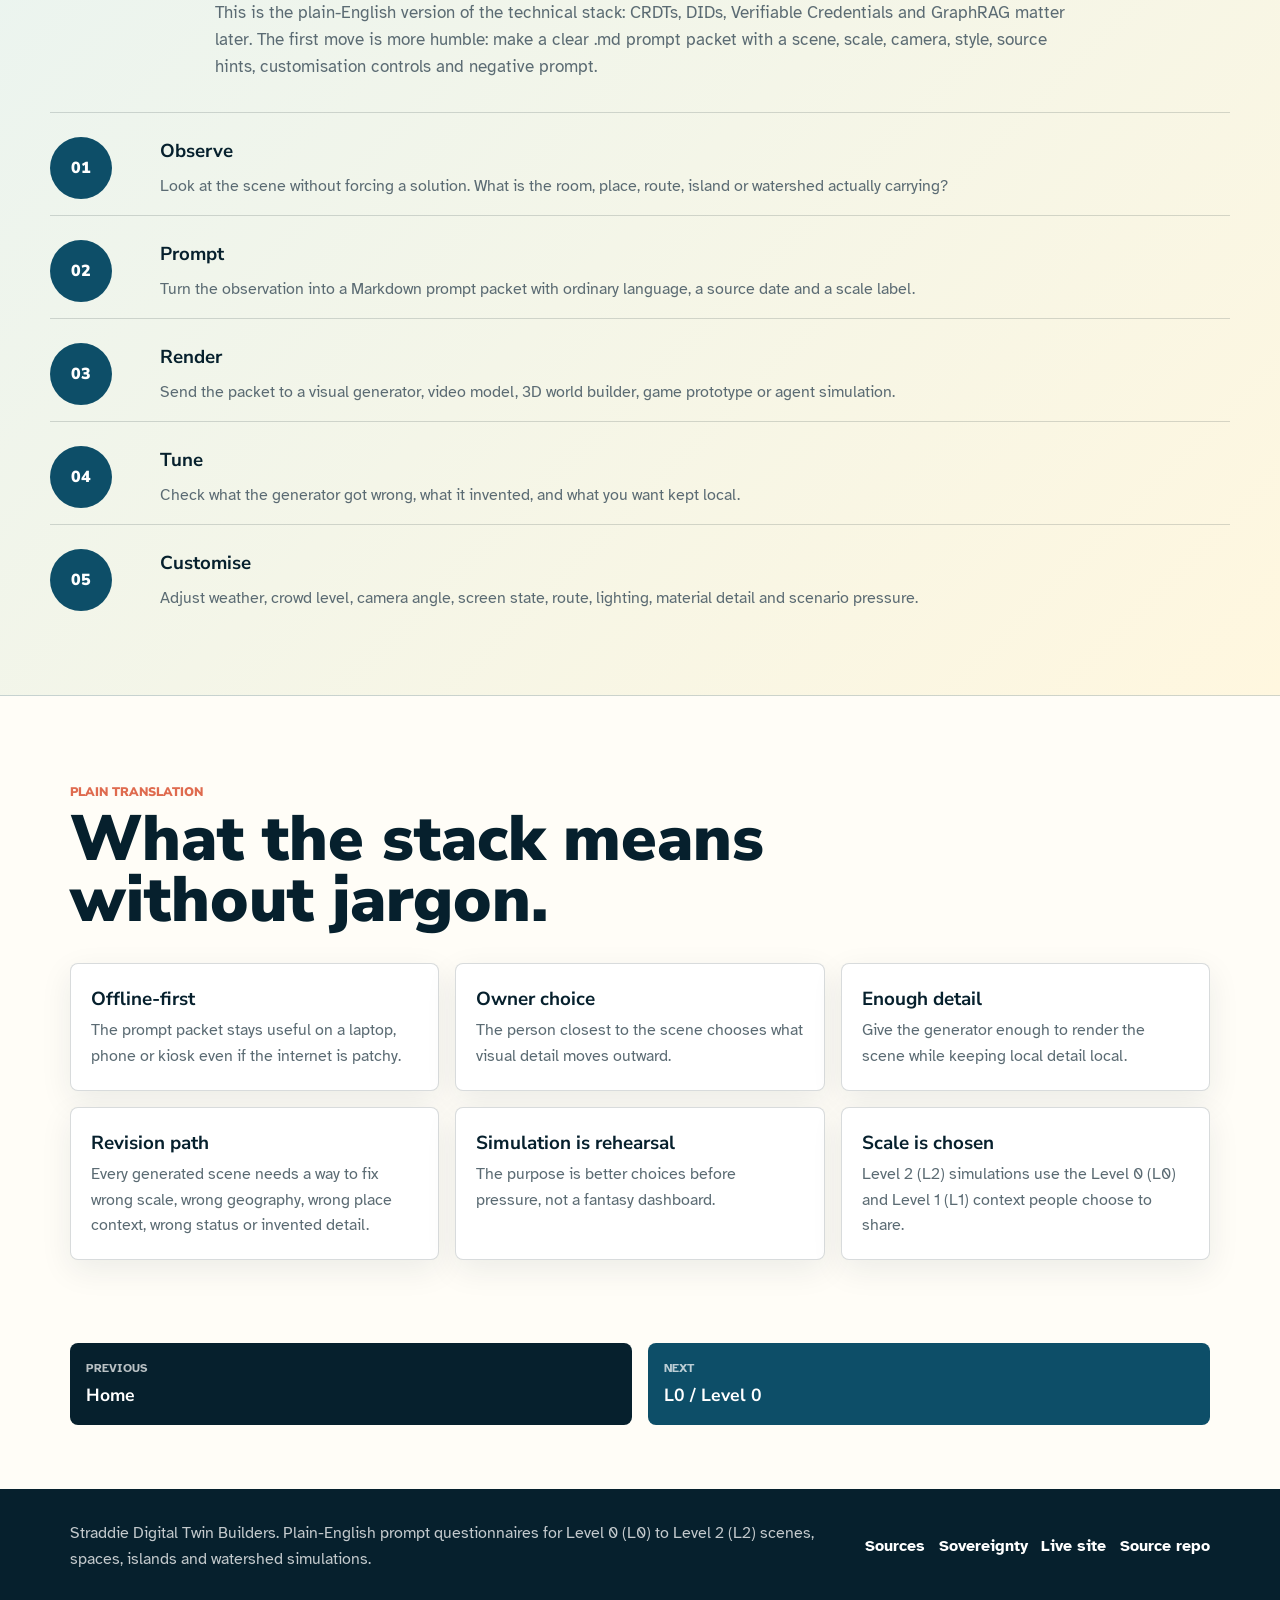
==== commit a7d73c20: "Make builder copy self-sovereign" ====
--- a/architecture.html
+++ b/architecture.html
@@ -17,8 +17,8 @@
       <section class="page-hero" id="top" aria-labelledby="page-title">
         <div>
           <span class="section-label">Architecture</span>
-          <h1 id="page-title">Level 0 (L0) private space, Level 1 (L1) place mesh, Level 2 (L2) living boundary.</h1>
-          <p class="lede">The Sovereign Space Builder and P4A patterns both point to the same practical ladder: prompt the private scene first, then the trusted local world, then the public or bioregional simulation only when the context has earned that scale.</p>
+          <h1 id="page-title">Level 0 (L0) private space, Level 1 (L1) place mesh, Level 2 (L2) island / watershed simulation.</h1>
+          <p class="lede">The Sovereign Space Builder and P4A patterns both point to the same practical ladder: start with the private scene you control, expand into a local world with chosen helpers, then publish a larger island or watershed simulation when you choose that scale.</p>
         </div>
         <figure class="image-card">
           <img src="assets/img/p4a-map-card.webp" alt="P4A civic map artwork with layered civic pathways">
@@ -32,21 +32,21 @@
             <span>L0</span>
             <div>
               <h2 id="scale-title">Level 0 (L0) private scene</h2>
-              <p>A room, home, studio, capsule, garden, device cluster or personal object prompt. It is owned by the person or steward closest to it. Raw health, identity, household, sensor and emotional context stays out of generated visuals by default.</p>
+              <p>A room, home, studio, capsule, garden, device cluster or personal object prompt. The person closest to it owns the first version and chooses what detail stays local.</p>
             </div>
           </article>
           <article class="scale-row">
             <span>L1</span>
             <div>
-              <h2>Level 1 (L1) trusted place world</h2>
-              <p>A venue, street, club, Ballow Road hub, maker-space, kiosk, noticeboard, event crew or local project. Level 1 (L1) is where selected local context becomes a scene that can be rendered, walked through, customised or rehearsed.</p>
+              <h2>Level 1 (L1) shared place world</h2>
+              <p>A venue, street, club, Ballow Road hub, maker-space, kiosk, noticeboard, event crew or local project. Add selected local context and the builder outputs a scene that can be rendered, walked through, customised or rehearsed.</p>
             </div>
           </article>
           <article class="scale-row">
             <span>L2</span>
             <div>
-              <h2>Level 2 (L2) living boundary simulation</h2>
-              <p>The island, a town network, a civic front, a catchment or the Moreton Bay watershed. Level 2 (L2) should receive public-source patterns and reviewable context, not raw private lives.</p>
+              <h2>Level 2 (L2) island / watershed simulation</h2>
+              <p>The island, a town network, a civic front, a catchment or the Moreton Bay watershed. Level 2 (L2) uses public-source patterns and the summaries people choose to share.</p>
             </div>
           </article>
         </div>
@@ -59,10 +59,10 @@
           <p>This is the plain-English version of the technical stack: CRDTs, DIDs, Verifiable Credentials and GraphRAG matter later. The first move is more humble: make a clear .md prompt packet with a scene, scale, camera, style, source hints, customisation controls and negative prompt.</p>
         </div>
         <div class="timeline">
-          <article><span>01</span><div><h3>Observe</h3><p>Look at the scene without forcing a solution. What is the room, place, route or boundary actually carrying?</p></div></article>
+          <article><span>01</span><div><h3>Observe</h3><p>Look at the scene without forcing a solution. What is the room, place, route, island or watershed actually carrying?</p></div></article>
           <article><span>02</span><div><h3>Prompt</h3><p>Turn the observation into a Markdown prompt packet with ordinary language, a source date and a scale label.</p></div></article>
           <article><span>03</span><div><h3>Render</h3><p>Send the packet to a visual generator, video model, 3D world builder, game prototype or agent simulation.</p></div></article>
-          <article><span>04</span><div><h3>Review</h3><p>Ask what the generator got wrong, what it invented, and what should stay private or approval-only.</p></div></article>
+          <article><span>04</span><div><h3>Tune</h3><p>Check what the generator got wrong, what it invented, and what you want kept local.</p></div></article>
           <article><span>05</span><div><h3>Customise</h3><p>Adjust weather, crowd level, camera angle, screen state, route, lighting, material detail and scenario pressure.</p></div></article>
         </div>
       </section>
@@ -73,12 +73,12 @@
           <h2 id="plain-title">What the stack means without jargon.</h2>
         </div>
         <div class="info-grid">
-          <article><h3>Offline-first</h3><p>The prompt packet should remain useful on a laptop, phone or kiosk even if the internet is patchy.</p></article>
-          <article><h3>Consent first</h3><p>The person or steward closest to the scene decides what visual detail can move outward.</p></article>
-          <article><h3>Accuracy without oversharing</h3><p>Share enough to guide a generator without exposing private details or fake certainty.</p></article>
-          <article><h3>Correction path</h3><p>Every generated scene needs a way to fix wrong scale, wrong geography, wrong culture, wrong status or invented detail.</p></article>
+          <article><h3>Offline-first</h3><p>The prompt packet stays useful on a laptop, phone or kiosk even if the internet is patchy.</p></article>
+          <article><h3>Owner choice</h3><p>The person closest to the scene chooses what visual detail moves outward.</p></article>
+          <article><h3>Enough detail</h3><p>Give the generator enough to render the scene while keeping local detail local.</p></article>
+          <article><h3>Revision path</h3><p>Every generated scene needs a way to fix wrong scale, wrong geography, wrong place context, wrong status or invented detail.</p></article>
           <article><h3>Simulation is rehearsal</h3><p>The purpose is better choices before pressure, not a fantasy dashboard.</p></article>
-          <article><h3>Scale is earned</h3><p>Level 2 (L2) simulations should come from reviewed Level 0 (L0) and Level 1 (L1) context, not from scraping private life.</p></article>
+          <article><h3>Scale is chosen</h3><p>Level 2 (L2) simulations use the Level 0 (L0) and Level 1 (L1) context people choose to share.</p></article>
         </div>
       </section>
 
--- a/styles.css
+++ b/styles.css
@@ -199,6 +199,10 @@
   font-weight: 900;
 }
 
+.hero-copy h1 span {
+  display: block;
+}
+
 .hero-lede,
 .lede {
   font-size: clamp(1.04rem, 1.7vw, 1.28rem);
@@ -850,10 +854,23 @@
 
   .hero-copy {
     padding-top: 4rem;
+    width: calc(100% - 2rem);
   }
 
   .hero-copy h1 {
-    font-size: clamp(2.7rem, 16vw, 4.8rem);
+    max-width: 100%;
+    font-size: clamp(2.4rem, 12.5vw, 3.35rem);
+    line-height: .95;
+  }
+
+  .hero-lede {
+    max-width: 32ch;
+    font-size: .98rem;
+    line-height: 1.45;
+  }
+
+  .hero-actions .button {
+    width: 100%;
   }
 
   .section,
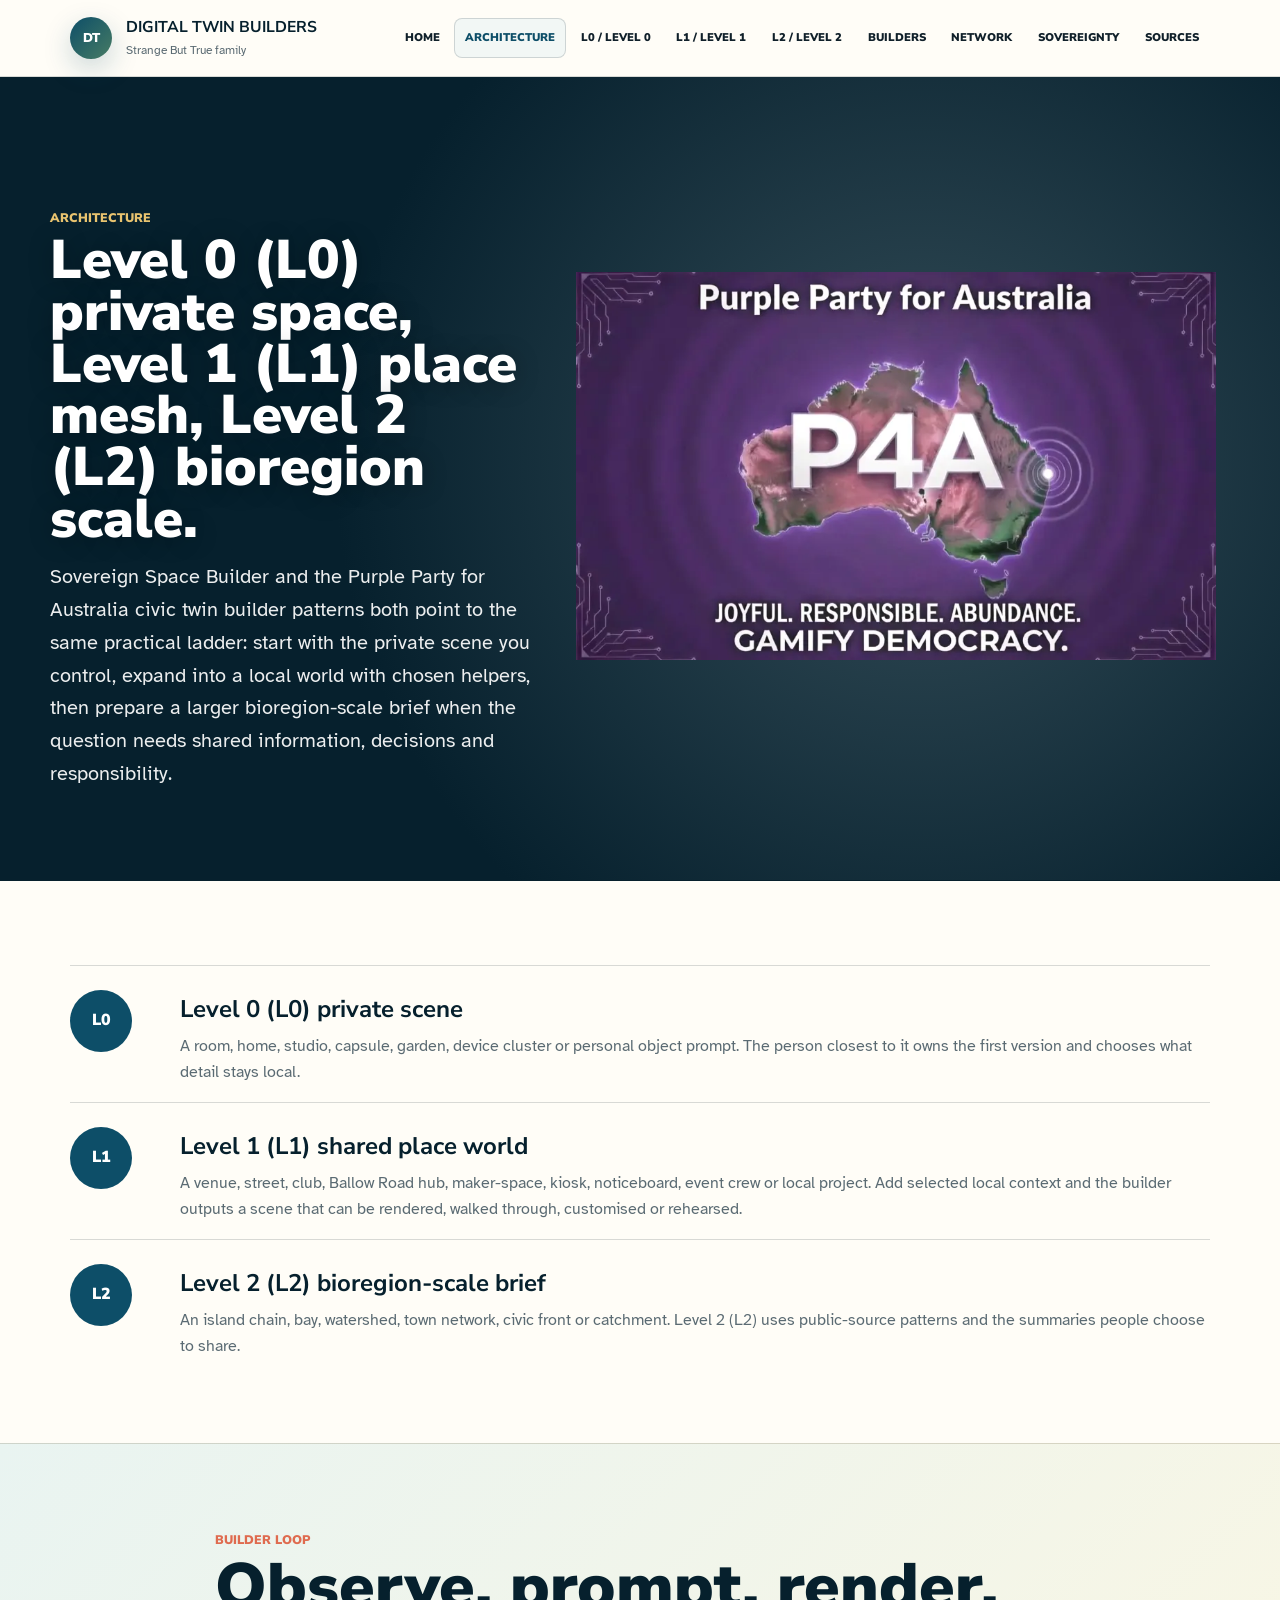
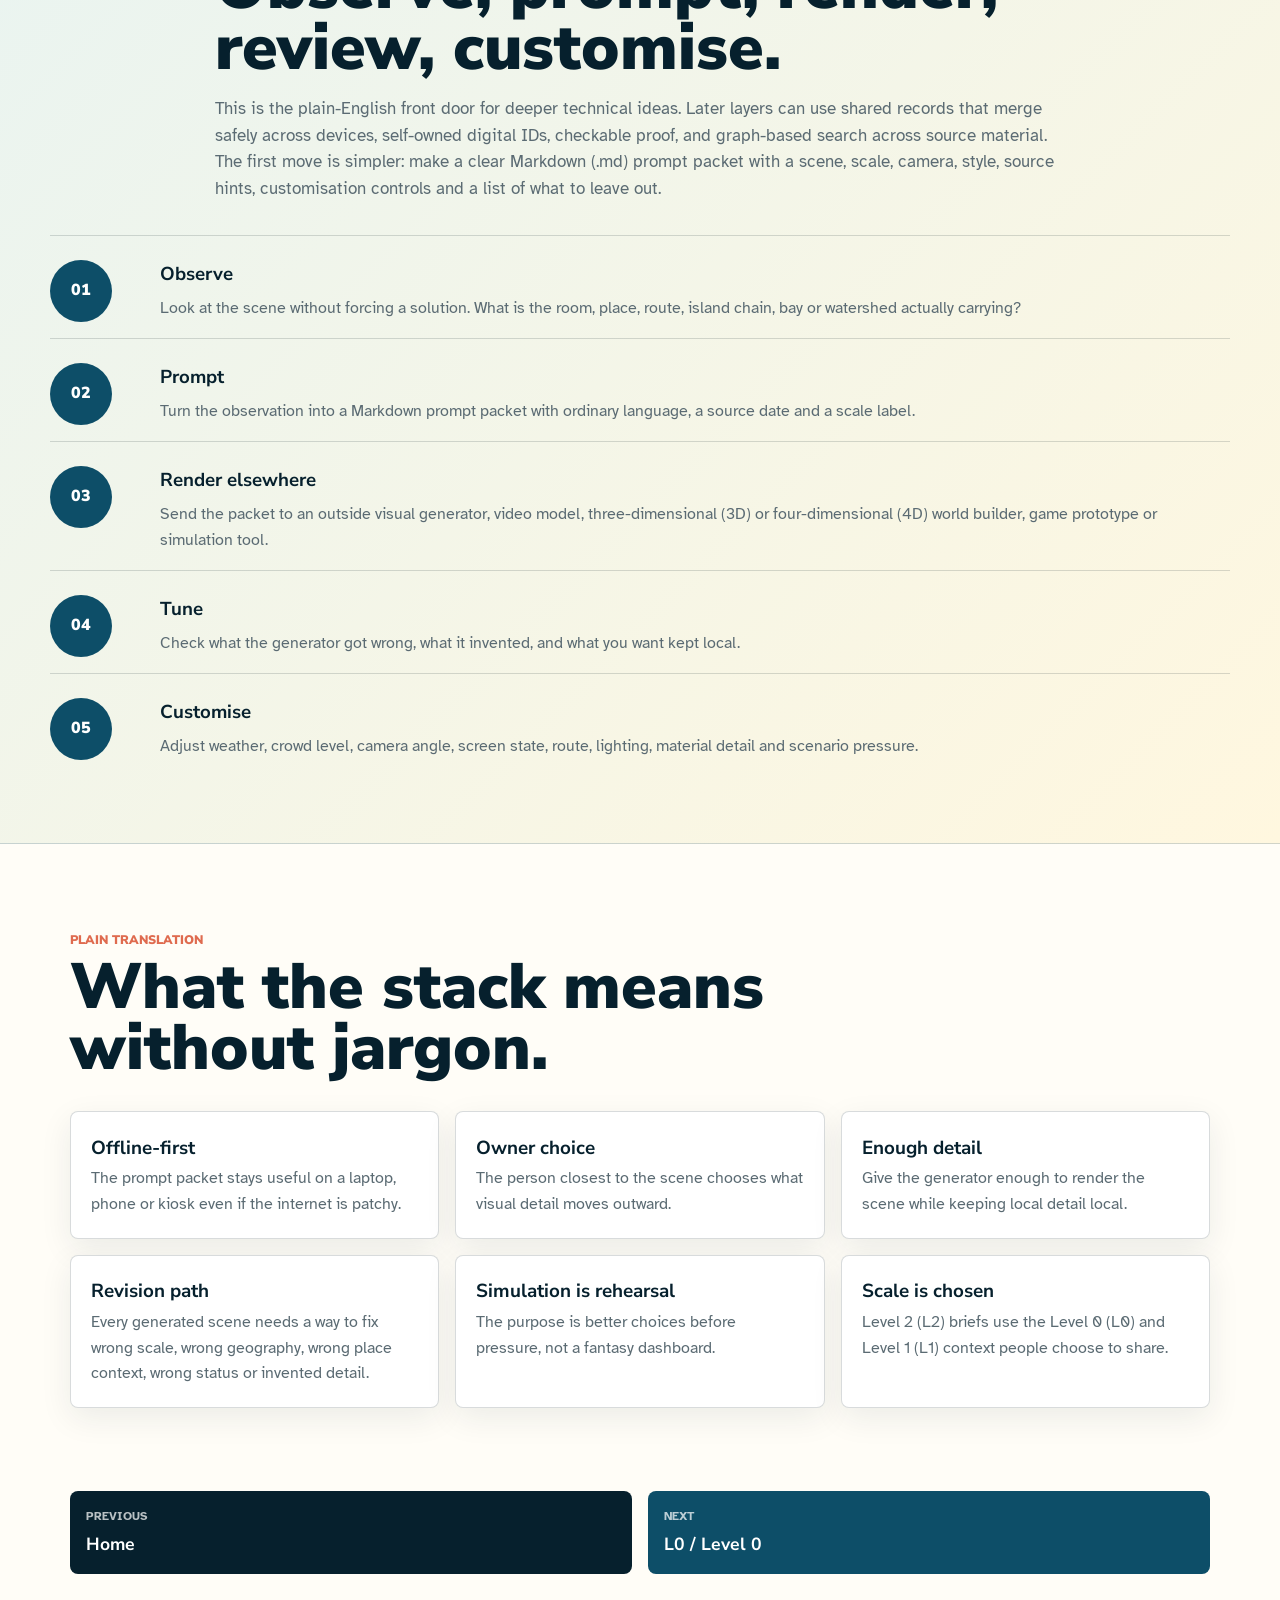
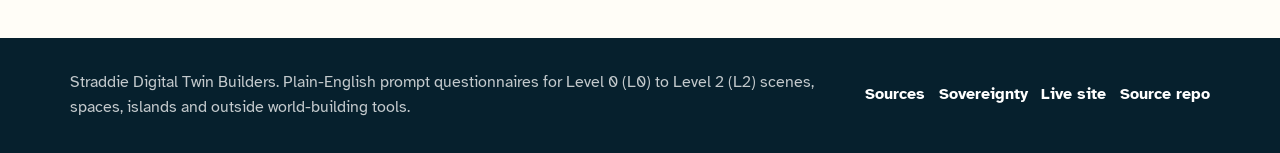
==== commit d868f138: "Clarify builder copy and hero media" ====
--- a/architecture.html
+++ b/architecture.html
@@ -3,7 +3,7 @@
   <head>
     <meta charset="utf-8">
     <meta name="viewport" content="width=device-width, initial-scale=1">
-    <meta name="description" content="The Level 0 (L0) to Level 2 (L2) prompt architecture for Straddie digital twin visual generators and world-building simulations.">
+    <meta name="description" content="The Level 0 (L0) to Level 2 (L2) prompt architecture for Straddie digital twin visual generators and external world-building tools.">
     <title>Level 0-2 Architecture | Straddie Digital Twin Builders</title>
     <link rel="preconnect" href="https://fonts.googleapis.com">
     <link rel="preconnect" href="https://fonts.gstatic.com" crossorigin>
@@ -14,15 +14,15 @@
     <a class="skip-link" href="#main">Skip to content</a>
     <header class="site-header" data-site-header></header>
     <main id="main">
-      <section class="page-hero" id="top" aria-labelledby="page-title">
+      <section class="page-hero visual-hero contain-hero" id="top" aria-labelledby="page-title">
         <div>
           <span class="section-label">Architecture</span>
-          <h1 id="page-title">Level 0 (L0) private space, Level 1 (L1) place mesh, Level 2 (L2) island / watershed simulation.</h1>
-          <p class="lede">The Sovereign Space Builder and P4A patterns both point to the same practical ladder: start with the private scene you control, expand into a local world with chosen helpers, then publish a larger island or watershed simulation when you choose that scale.</p>
+          <h1 id="page-title">Level 0 (L0) private space, Level 1 (L1) place mesh, Level 2 (L2) bioregion scale.</h1>
+          <p class="lede">Sovereign Space Builder and the Purple Party for Australia civic twin builder patterns both point to the same practical ladder: start with the private scene you control, expand into a local world with chosen helpers, then prepare a larger bioregion-scale brief when the question needs shared information, decisions and responsibility.</p>
         </div>
         <figure class="image-card">
-          <img src="assets/img/p4a-map-card.webp" alt="P4A civic map artwork with layered civic pathways">
-          <figcaption>P4A contributes the civic-twin builder lane; SSB contributes the local-first scale logic for promptable worlds.</figcaption>
+          <img src="assets/img/p4a-map-card.webp" alt="Purple Party for Australia civic map artwork with layered civic pathways">
+          <figcaption>Purple Party for Australia contributes the civic twin builder lane; Sovereign Space Builder contributes the local-first scale logic for promptable worlds.</figcaption>
         </figure>
       </section>
 
@@ -45,8 +45,8 @@
           <article class="scale-row">
             <span>L2</span>
             <div>
-              <h2>Level 2 (L2) island / watershed simulation</h2>
-              <p>The island, a town network, a civic front, a catchment or the Moreton Bay watershed. Level 2 (L2) uses public-source patterns and the summaries people choose to share.</p>
+              <h2>Level 2 (L2) bioregion-scale brief</h2>
+              <p>An island chain, bay, watershed, town network, civic front or catchment. Level 2 (L2) uses public-source patterns and the summaries people choose to share.</p>
             </div>
           </article>
         </div>
@@ -56,12 +56,12 @@
         <div class="wide-copy">
           <span class="section-label">Builder loop</span>
           <h2 id="loop-title">Observe, prompt, render, review, customise.</h2>
-          <p>This is the plain-English version of the technical stack: CRDTs, DIDs, Verifiable Credentials and GraphRAG matter later. The first move is more humble: make a clear .md prompt packet with a scene, scale, camera, style, source hints, customisation controls and negative prompt.</p>
+          <p>This is the plain-English front door for deeper technical ideas. Later layers can use shared records that merge safely across devices, self-owned digital IDs, checkable proof, and graph-based search across source material. The first move is simpler: make a clear Markdown (.md) prompt packet with a scene, scale, camera, style, source hints, customisation controls and a list of what to leave out.</p>
         </div>
         <div class="timeline">
-          <article><span>01</span><div><h3>Observe</h3><p>Look at the scene without forcing a solution. What is the room, place, route, island or watershed actually carrying?</p></div></article>
+          <article><span>01</span><div><h3>Observe</h3><p>Look at the scene without forcing a solution. What is the room, place, route, island chain, bay or watershed actually carrying?</p></div></article>
           <article><span>02</span><div><h3>Prompt</h3><p>Turn the observation into a Markdown prompt packet with ordinary language, a source date and a scale label.</p></div></article>
-          <article><span>03</span><div><h3>Render</h3><p>Send the packet to a visual generator, video model, 3D world builder, game prototype or agent simulation.</p></div></article>
+          <article><span>03</span><div><h3>Render elsewhere</h3><p>Send the packet to an outside visual generator, video model, three-dimensional (3D) or four-dimensional (4D) world builder, game prototype or simulation tool.</p></div></article>
           <article><span>04</span><div><h3>Tune</h3><p>Check what the generator got wrong, what it invented, and what you want kept local.</p></div></article>
           <article><span>05</span><div><h3>Customise</h3><p>Adjust weather, crowd level, camera angle, screen state, route, lighting, material detail and scenario pressure.</p></div></article>
         </div>
@@ -78,7 +78,7 @@
           <article><h3>Enough detail</h3><p>Give the generator enough to render the scene while keeping local detail local.</p></article>
           <article><h3>Revision path</h3><p>Every generated scene needs a way to fix wrong scale, wrong geography, wrong place context, wrong status or invented detail.</p></article>
           <article><h3>Simulation is rehearsal</h3><p>The purpose is better choices before pressure, not a fantasy dashboard.</p></article>
-          <article><h3>Scale is chosen</h3><p>Level 2 (L2) simulations use the Level 0 (L0) and Level 1 (L1) context people choose to share.</p></article>
+          <article><h3>Scale is chosen</h3><p>Level 2 (L2) briefs use the Level 0 (L0) and Level 1 (L1) context people choose to share.</p></article>
         </div>
       </section>
 
--- a/styles.css
+++ b/styles.css
@@ -22,6 +22,7 @@
 
 html {
   scroll-behavior: smooth;
+  overflow-x: hidden;
 }
 
 body {
@@ -30,6 +31,7 @@
   color: var(--ink);
   background: var(--paper);
   line-height: 1.6;
+  overflow-x: hidden;
 }
 
 a {
@@ -276,6 +278,12 @@
   white-space: nowrap;
 }
 
+.notice-band span {
+  min-width: 0;
+  max-width: 100%;
+  overflow-wrap: anywhere;
+}
+
 .section,
 .page-hero {
   max-width: 1180px;
@@ -290,9 +298,106 @@
   align-items: center;
 }
 
+.media-hero {
+  max-width: 1380px;
+  grid-template-columns: minmax(320px, .82fr) minmax(560px, 1.18fr);
+}
+
 .compact-hero {
   grid-template-columns: 1fr;
   padding-bottom: 3rem;
+}
+
+.visual-hero {
+  position: relative;
+  max-width: none;
+  min-height: min(760px, calc(100vh - 76px));
+  padding: 0;
+  display: grid;
+  grid-template-columns: 1fr;
+  gap: 0;
+  overflow: hidden;
+  background: var(--deep);
+  border-bottom: 1px solid var(--line);
+}
+
+.visual-hero::after {
+  content: "";
+  grid-area: 1 / 1;
+  z-index: 1;
+  background: linear-gradient(90deg, rgba(6, 32, 45, .9) 0%, rgba(6, 32, 45, .7) 37%, rgba(6, 32, 45, .16) 100%);
+  pointer-events: none;
+}
+
+.visual-hero > div {
+  grid-area: 1 / 1;
+  z-index: 2;
+  align-self: end;
+  width: min(780px, calc(100% - 2.5rem));
+  margin-left: max(1.25rem, calc((100vw - 1180px) / 2));
+  padding: clamp(5rem, 10vw, 8rem) 0 clamp(4rem, 7vw, 6rem);
+  color: var(--white);
+}
+
+.visual-hero .section-label {
+  color: var(--sand);
+}
+
+.visual-hero h1 {
+  color: var(--white);
+  text-shadow: 0 2px 24px rgba(0, 0, 0, .28);
+}
+
+.visual-hero .lede {
+  color: rgba(255, 255, 255, .92);
+}
+
+.visual-hero .image-card {
+  grid-area: 1 / 1;
+  width: 100%;
+  height: 100%;
+  margin: 0;
+  border: 0;
+  border-radius: 0;
+  box-shadow: none;
+  background: var(--deep);
+}
+
+.visual-hero .image-card img {
+  width: 100%;
+  height: 100%;
+  min-height: min(760px, calc(100vh - 76px));
+  aspect-ratio: auto;
+  object-fit: cover;
+}
+
+.visual-hero.contain-hero .image-card {
+  display: grid;
+  place-items: center;
+  background: radial-gradient(circle at 72% 48%, rgba(217, 238, 242, .22), rgba(6, 32, 45, .96) 58%);
+}
+
+.visual-hero.contain-hero .image-card img {
+  object-fit: contain;
+  object-position: right center;
+  padding: clamp(1rem, 3vw, 2.5rem) clamp(1rem, 5vw, 5rem) clamp(3rem, 5vw, 4.5rem) min(45vw, 850px);
+}
+
+.visual-hero.contain-hero > div {
+  width: min(480px, calc(100% - 2.5rem));
+}
+
+.visual-hero.contain-hero h1 {
+  font-size: clamp(2.25rem, 4.25vw, 4.35rem);
+}
+
+.visual-hero .image-card figcaption {
+  position: absolute;
+  width: 1px;
+  height: 1px;
+  overflow: hidden;
+  clip: rect(0 0 0 0);
+  white-space: nowrap;
 }
 
 .page-hero h1,
@@ -307,6 +412,14 @@
 
 .page-hero .lede {
   color: #33454c;
+}
+
+.page-hero.visual-hero h1 {
+  color: var(--white);
+}
+
+.page-hero.visual-hero .lede {
+  color: rgba(255, 255, 255, .92);
 }
 
 .section-heading {
@@ -502,6 +615,12 @@
   object-fit: cover;
 }
 
+.full-image-card img {
+  aspect-ratio: auto;
+  height: auto;
+  object-fit: contain;
+}
+
 .image-card figcaption {
   padding: .85rem 1rem;
   color: var(--muted);
@@ -520,10 +639,29 @@
 .timeline article,
 .source-list article {
   display: grid;
-  grid-template-columns: 90px minmax(0, 1fr);
   gap: 1.25rem;
   border-top: 1px solid var(--line);
   padding-top: 1.5rem;
+}
+
+.scale-row,
+.timeline article {
+  grid-template-columns: 90px minmax(0, 1fr);
+}
+
+.source-list article {
+  grid-template-columns: minmax(300px, .42fr) minmax(0, 1fr);
+  align-items: start;
+}
+
+.source-list strong {
+  display: block;
+  min-width: 0;
+  overflow-wrap: anywhere;
+}
+
+.source-list span {
+  min-width: 0;
 }
 
 .scale-row span,
@@ -812,6 +950,10 @@
     grid-template-columns: 1fr;
   }
 
+  .visual-hero {
+    padding: 0;
+  }
+
   .output-panel {
     position: static;
   }
@@ -836,12 +978,31 @@
 }
 
 @media (max-width: 640px) {
+  .nav {
+    gap: .5rem;
+    padding-left: .75rem;
+    padding-right: .75rem;
+  }
+
   .brand {
     min-width: 0;
+    gap: .6rem;
+  }
+
+  .brand-text strong {
+    max-width: 180px;
+    font-size: .86rem;
+    line-height: 1.05;
+    white-space: normal;
   }
 
   .brand-text span {
     display: none;
+  }
+
+  .nav-toggle {
+    padding: .55rem .65rem;
+    font-size: .76rem;
   }
 
   .hero {
@@ -879,6 +1040,46 @@
     padding-bottom: 3.5rem;
   }
 
+  .visual-hero {
+    min-height: 640px;
+    padding: 0;
+  }
+
+  .visual-hero::after {
+    background: linear-gradient(180deg, rgba(6, 32, 45, .16) 0%, rgba(6, 32, 45, .72) 52%, rgba(6, 32, 45, .92) 100%);
+  }
+
+  .visual-hero > div {
+    width: calc(100% - 2rem);
+    margin: 0 auto;
+    padding: 17rem 0 4rem;
+  }
+
+  .visual-hero .image-card img {
+    min-height: 640px;
+  }
+
+  .visual-hero.contain-hero .image-card img {
+    object-position: center top;
+    padding: 1rem 1rem 18rem;
+  }
+
+  .visual-hero.contain-hero > div {
+    width: calc(100% - 2rem);
+  }
+
+  .notice-band {
+    max-width: 100vw;
+    overflow: hidden;
+    align-items: start;
+  }
+
+  .notice-band span {
+    width: 100%;
+    display: block;
+    overflow-wrap: break-word;
+  }
+
   .scale-row,
   .timeline article,
   .source-list article {
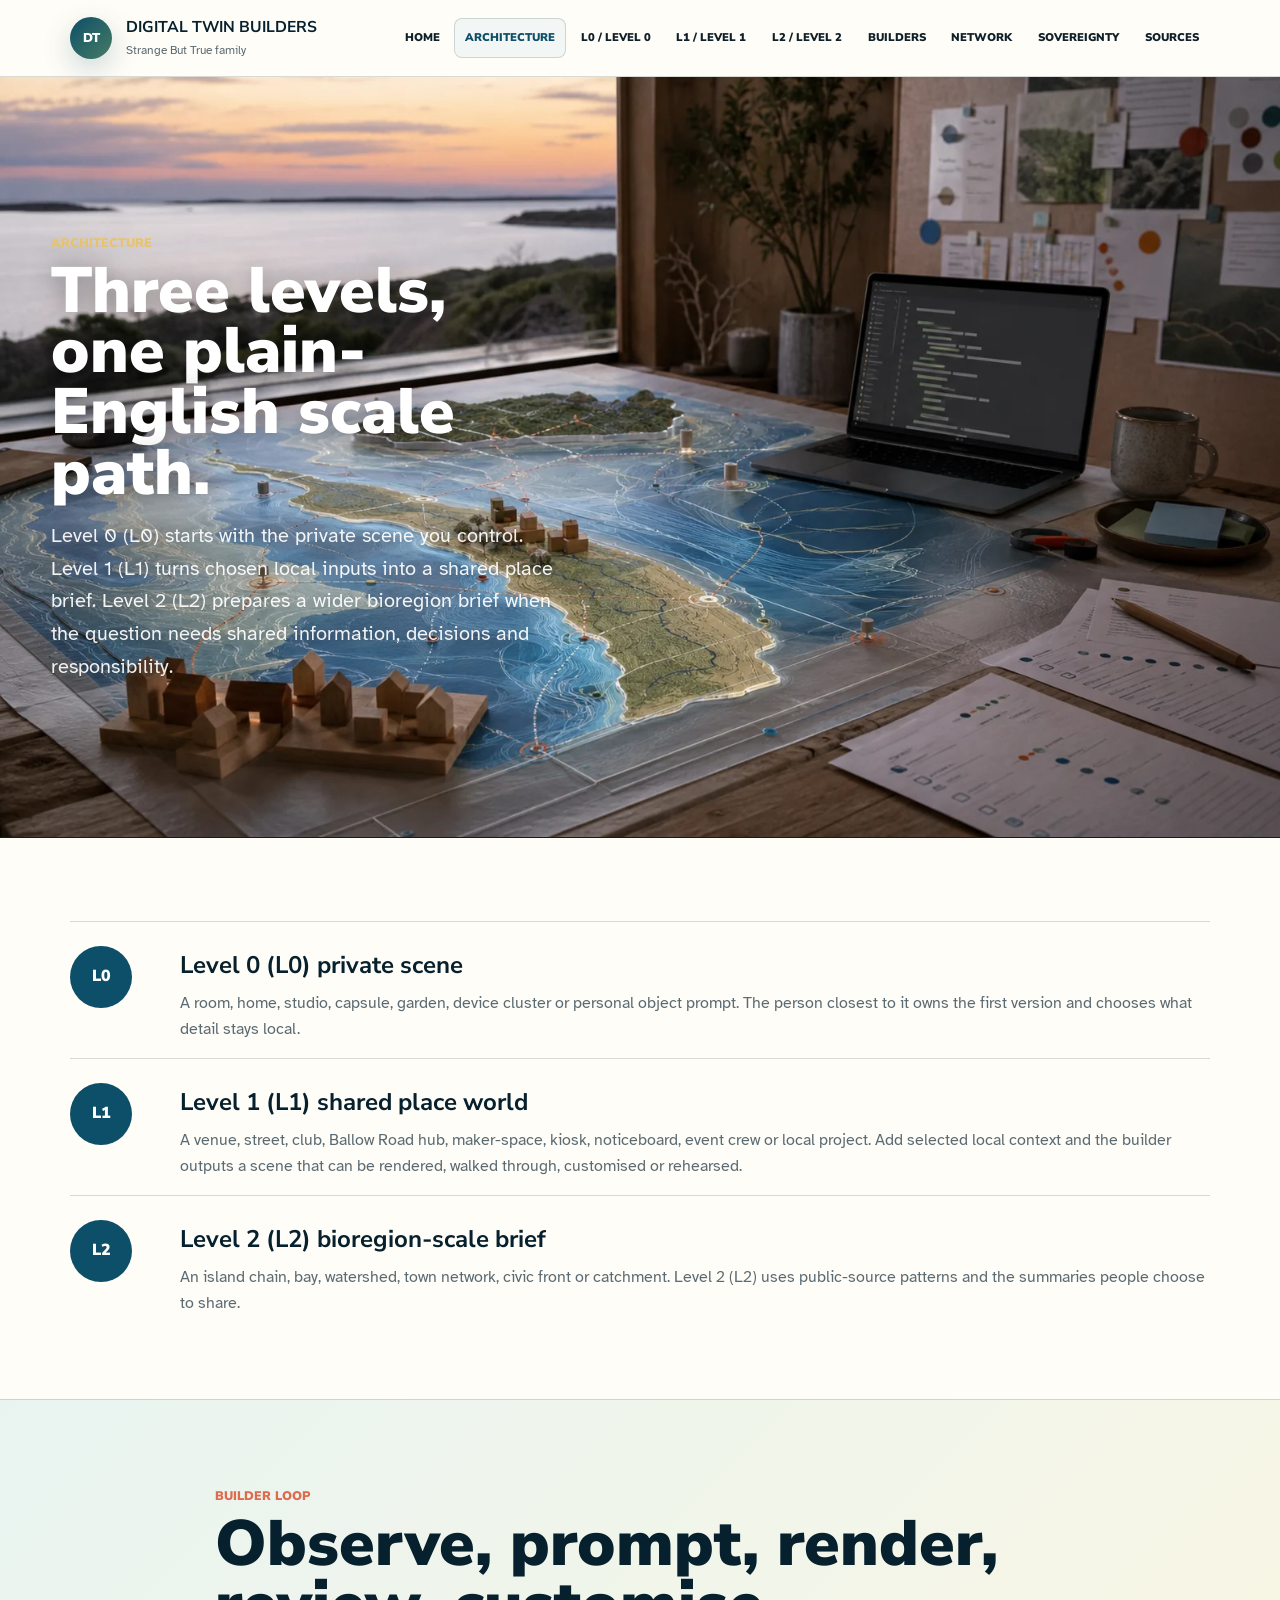
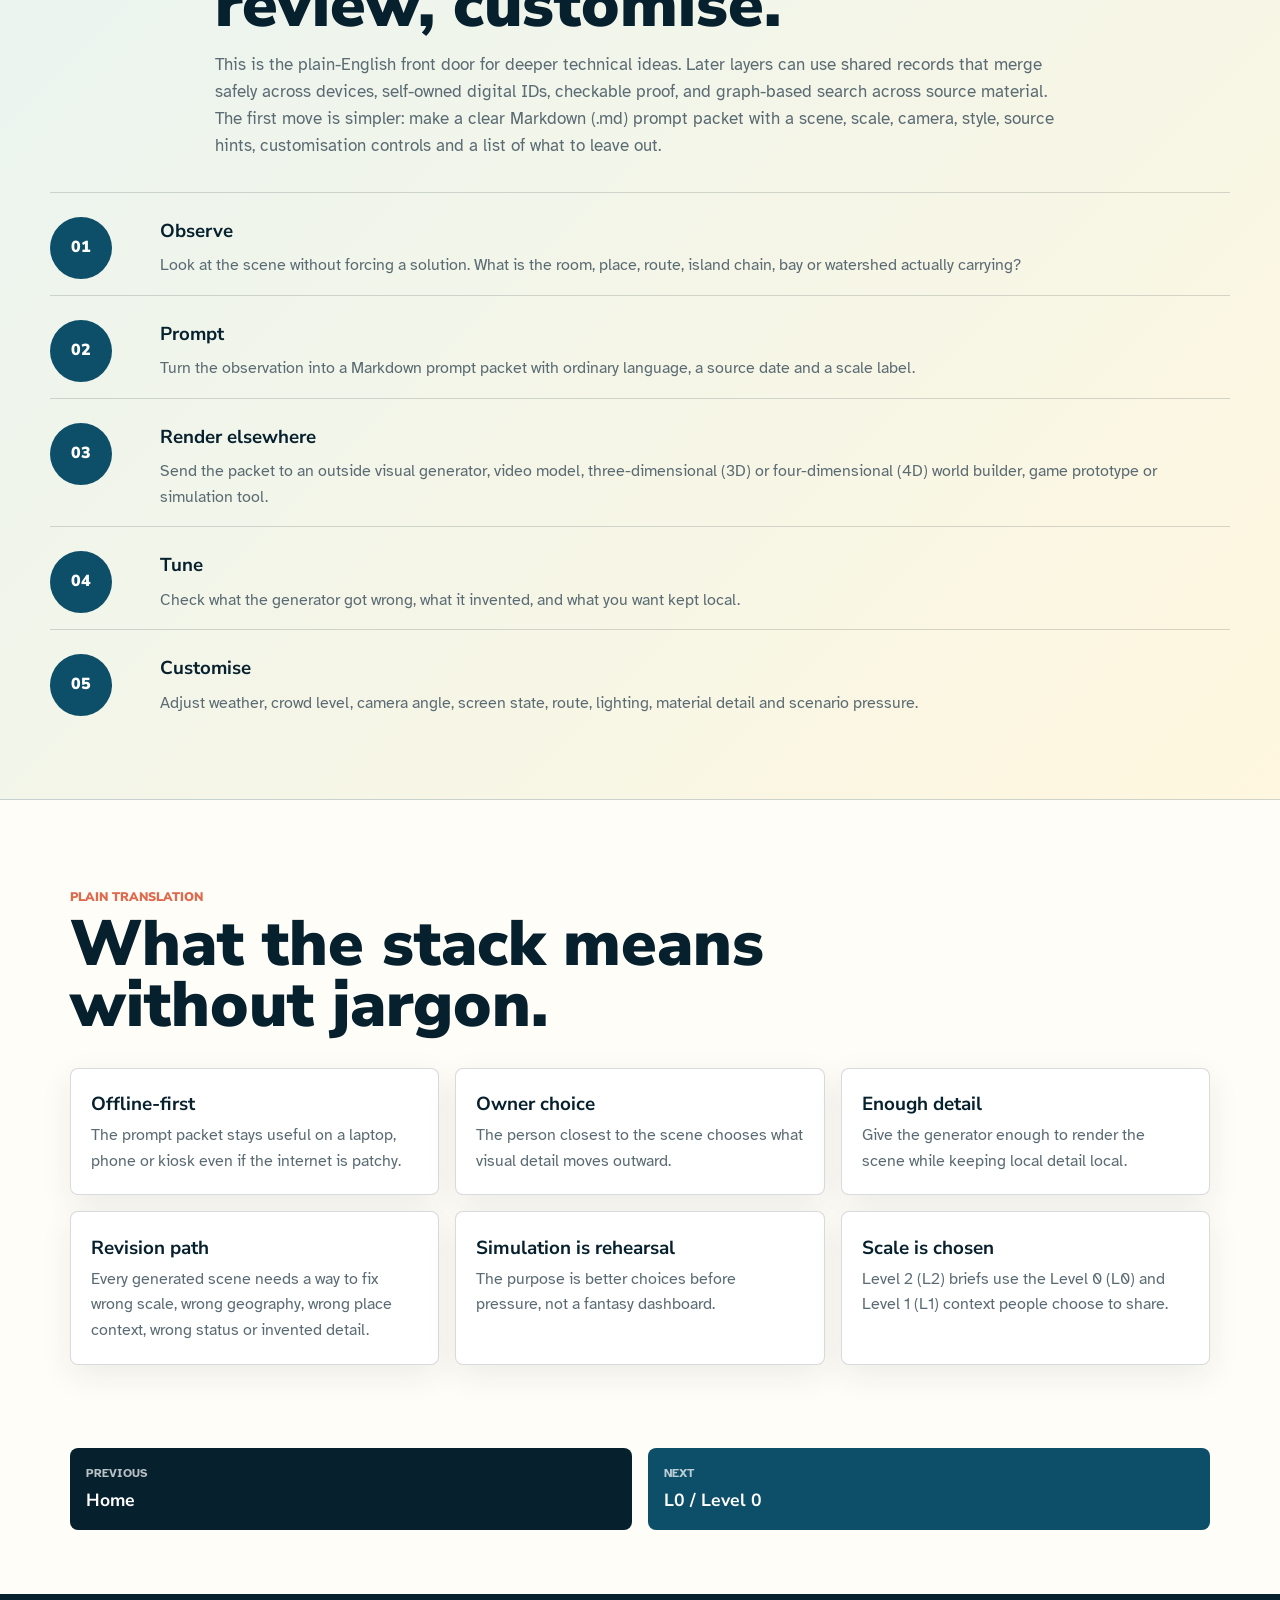
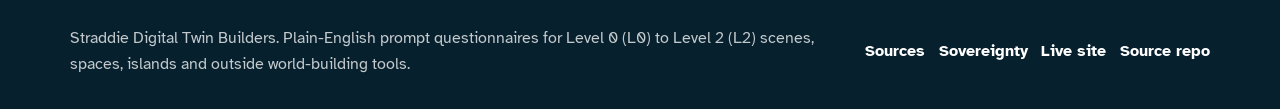
==== commit bb75a8e9: "Standardise full-bleed heroes" ====
--- a/architecture.html
+++ b/architecture.html
@@ -14,15 +14,15 @@
     <a class="skip-link" href="#main">Skip to content</a>
     <header class="site-header" data-site-header></header>
     <main id="main">
-      <section class="page-hero visual-hero contain-hero" id="top" aria-labelledby="page-title">
+      <section class="page-hero visual-hero" id="top" aria-labelledby="page-title">
         <div>
           <span class="section-label">Architecture</span>
-          <h1 id="page-title">Level 0 (L0) private space, Level 1 (L1) place mesh, Level 2 (L2) bioregion scale.</h1>
-          <p class="lede">Sovereign Space Builder and the Purple Party for Australia civic twin builder patterns both point to the same practical ladder: start with the private scene you control, expand into a local world with chosen helpers, then prepare a larger bioregion-scale brief when the question needs shared information, decisions and responsibility.</p>
+          <h1 id="page-title">Three levels, one plain-English scale path.</h1>
+          <p class="lede">Level 0 (L0) starts with the private scene you control. Level 1 (L1) turns chosen local inputs into a shared place brief. Level 2 (L2) prepares a wider bioregion brief when the question needs shared information, decisions and responsibility.</p>
         </div>
         <figure class="image-card">
-          <img src="assets/img/p4a-map-card.webp" alt="Purple Party for Australia civic map artwork with layered civic pathways">
-          <figcaption>Purple Party for Australia contributes the civic twin builder lane; Sovereign Space Builder contributes the local-first scale logic for promptable worlds.</figcaption>
+          <img src="assets/img/digital-twin-builders-hero.webp" alt="Layered coastal maps, forms and scale markers on a planning table for digital twin prompts">
+          <figcaption>The architecture is the scale path: private scene, shared place, then bioregion-scale brief when the question needs it.</figcaption>
         </figure>
       </section>
 
--- a/styles.css
+++ b/styles.css
@@ -170,6 +170,16 @@
   border-bottom: 1px solid var(--line);
 }
 
+.hero::before {
+  content: "";
+  position: absolute;
+  inset: 0 auto 0 0;
+  z-index: 1;
+  width: min(940px, 64vw);
+  background: linear-gradient(90deg, rgba(6, 32, 45, .9) 0%, rgba(6, 32, 45, .78) 48%, rgba(6, 32, 45, .42) 76%, rgba(6, 32, 45, 0) 100%);
+  pointer-events: none;
+}
+
 .hero-media {
   position: absolute;
   inset: 0;
@@ -181,13 +191,15 @@
 .hero-shade {
   position: absolute;
   inset: 0;
-  background: linear-gradient(90deg, rgba(6, 32, 45, .88) 0%, rgba(6, 32, 45, .68) 43%, rgba(6, 32, 45, .14) 100%);
+  z-index: 1;
+  background: linear-gradient(90deg, rgba(6, 32, 45, .34) 0%, rgba(6, 32, 45, .18) 50%, rgba(6, 32, 45, .08) 100%);
 }
 
 .hero-copy {
   position: relative;
+  z-index: 2;
   width: min(720px, calc(100% - 2rem));
-  margin-left: max(1.25rem, calc((100vw - 1180px) / 2));
+  margin-left: clamp(1.25rem, 4vw, 4.75rem);
   padding: 5rem 0 7rem;
   color: var(--white);
 }
@@ -321,21 +333,30 @@
   border-bottom: 1px solid var(--line);
 }
 
+.visual-hero::before {
+  content: "";
+  grid-area: 1 / 1;
+  z-index: 1;
+  width: min(940px, 64vw);
+  background: linear-gradient(90deg, rgba(6, 32, 45, .9) 0%, rgba(6, 32, 45, .78) 48%, rgba(6, 32, 45, .42) 76%, rgba(6, 32, 45, 0) 100%);
+  pointer-events: none;
+}
+
 .visual-hero::after {
   content: "";
   grid-area: 1 / 1;
   z-index: 1;
-  background: linear-gradient(90deg, rgba(6, 32, 45, .9) 0%, rgba(6, 32, 45, .7) 37%, rgba(6, 32, 45, .16) 100%);
+  background: linear-gradient(90deg, rgba(6, 32, 45, .28) 0%, rgba(6, 32, 45, .14) 48%, rgba(6, 32, 45, .04) 100%);
   pointer-events: none;
 }
 
 .visual-hero > div {
   grid-area: 1 / 1;
   z-index: 2;
-  align-self: end;
-  width: min(780px, calc(100% - 2.5rem));
-  margin-left: max(1.25rem, calc((100vw - 1180px) / 2));
-  padding: clamp(5rem, 10vw, 8rem) 0 clamp(4rem, 7vw, 6rem);
+  align-self: center;
+  width: min(560px, 48vw, calc(100% - 2.5rem));
+  margin-left: clamp(1.25rem, 4vw, 4.75rem);
+  padding: clamp(4.5rem, 8vw, 7rem) 0;
   color: var(--white);
 }
 
@@ -345,11 +366,15 @@
 
 .visual-hero h1 {
   color: var(--white);
-  text-shadow: 0 2px 24px rgba(0, 0, 0, .28);
+  max-width: 11ch;
+  font-size: clamp(2.3rem, 4.25vw, 4.55rem);
+  text-shadow: 0 2px 24px rgba(0, 0, 0, .38);
 }
 
 .visual-hero .lede {
+  max-width: 520px;
   color: rgba(255, 255, 255, .92);
+  text-shadow: 0 2px 18px rgba(0, 0, 0, .36);
 }
 
 .visual-hero .image-card {
@@ -371,24 +396,11 @@
   object-fit: cover;
 }
 
-.visual-hero.contain-hero .image-card {
-  display: grid;
-  place-items: center;
-  background: radial-gradient(circle at 72% 48%, rgba(217, 238, 242, .22), rgba(6, 32, 45, .96) 58%);
-}
-
-.visual-hero.contain-hero .image-card img {
-  object-fit: contain;
-  object-position: right center;
-  padding: clamp(1rem, 3vw, 2.5rem) clamp(1rem, 5vw, 5rem) clamp(3rem, 5vw, 4.5rem) min(45vw, 850px);
-}
-
-.visual-hero.contain-hero > div {
-  width: min(480px, calc(100% - 2.5rem));
-}
-
-.visual-hero.contain-hero h1 {
-  font-size: clamp(2.25rem, 4.25vw, 4.35rem);
+body[data-page="l1"] .visual-hero .image-card img,
+body[data-page="network"] .visual-hero .image-card img,
+body[data-page="sources"] .visual-hero .image-card img,
+body[data-page="architecture"] .visual-hero .image-card img {
+  object-position: center center;
 }
 
 .visual-hero .image-card figcaption {
@@ -1013,6 +1025,12 @@
     background: linear-gradient(180deg, rgba(6, 32, 45, .9) 0%, rgba(6, 32, 45, .74) 58%, rgba(6, 32, 45, .4) 100%);
   }
 
+  .hero::before,
+  .visual-hero::before {
+    width: 100%;
+    background: linear-gradient(180deg, rgba(6, 32, 45, .18) 0%, rgba(6, 32, 45, .42) 38%, rgba(6, 32, 45, .78) 100%);
+  }
+
   .hero-copy {
     padding-top: 4rem;
     width: calc(100% - 2rem);
@@ -1059,15 +1077,6 @@
     min-height: 640px;
   }
 
-  .visual-hero.contain-hero .image-card img {
-    object-position: center top;
-    padding: 1rem 1rem 18rem;
-  }
-
-  .visual-hero.contain-hero > div {
-    width: calc(100% - 2rem);
-  }
-
   .notice-band {
     max-width: 100vw;
     overflow: hidden;
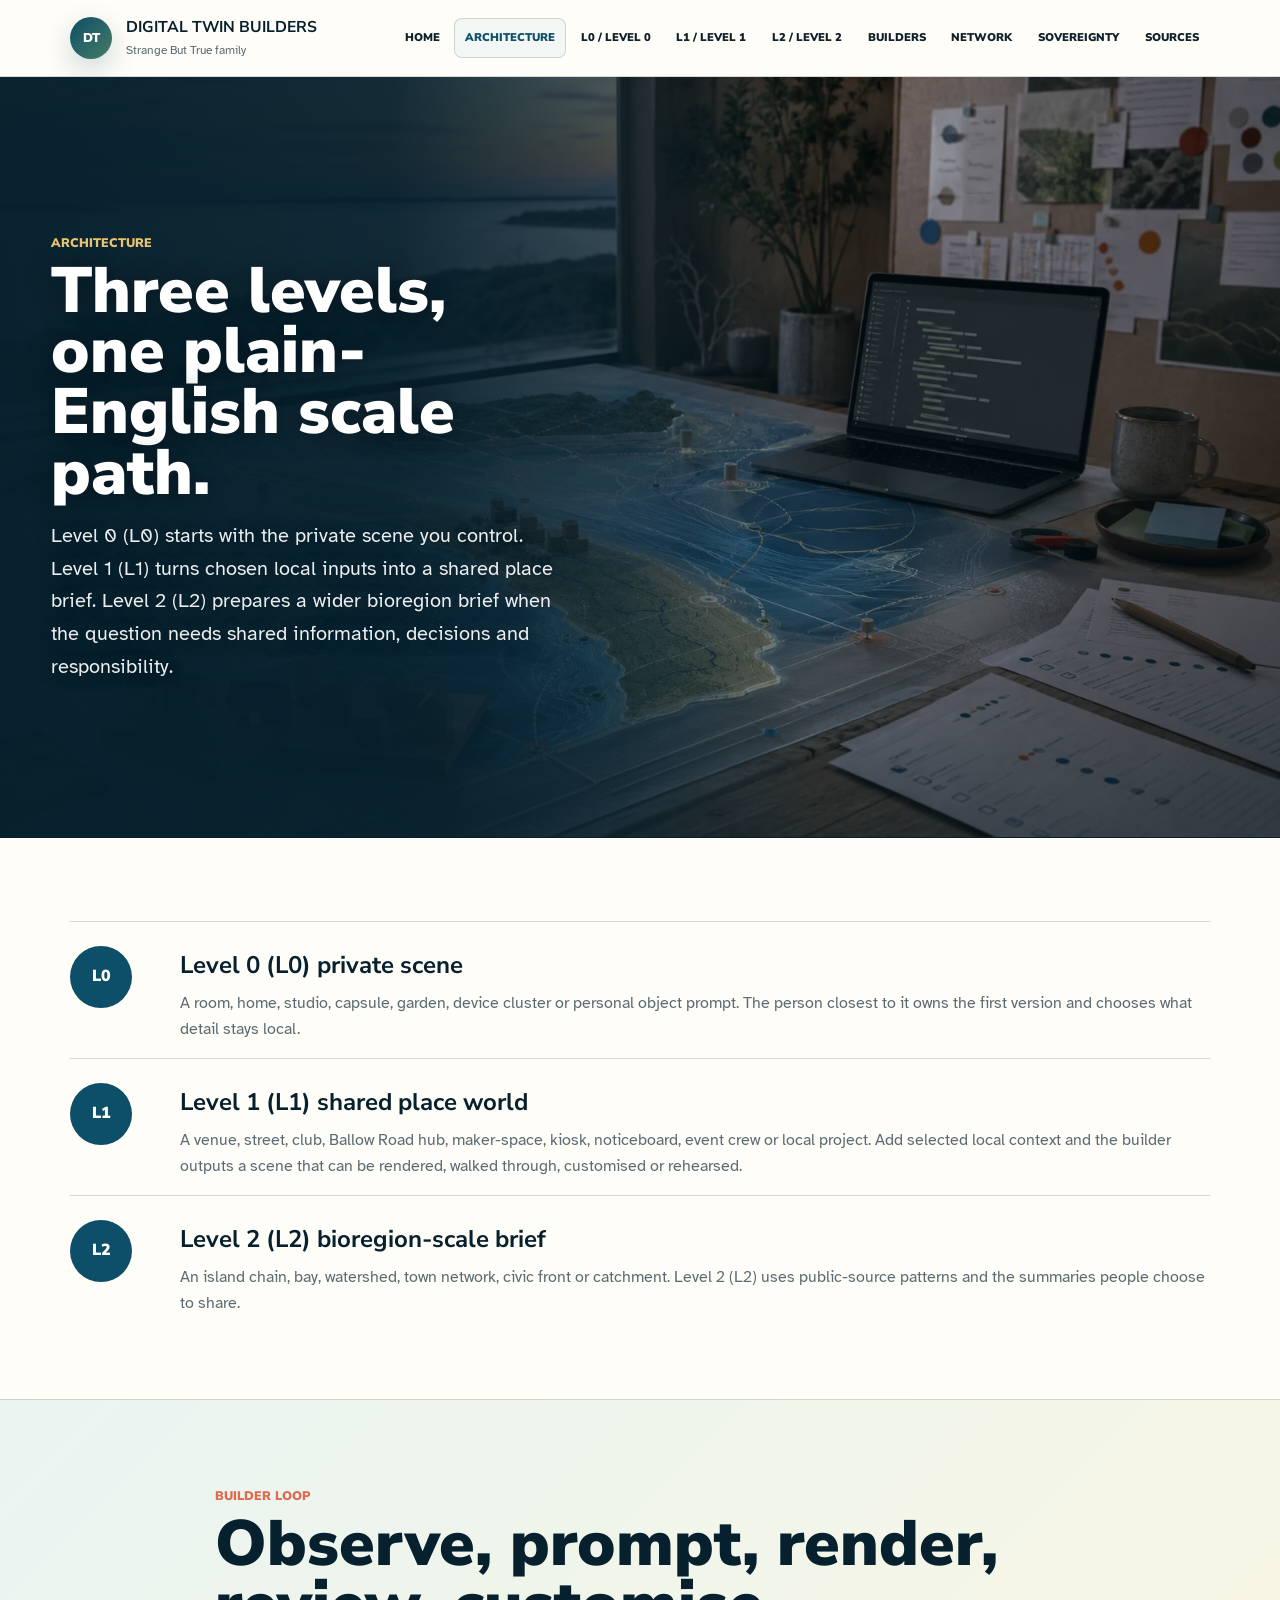
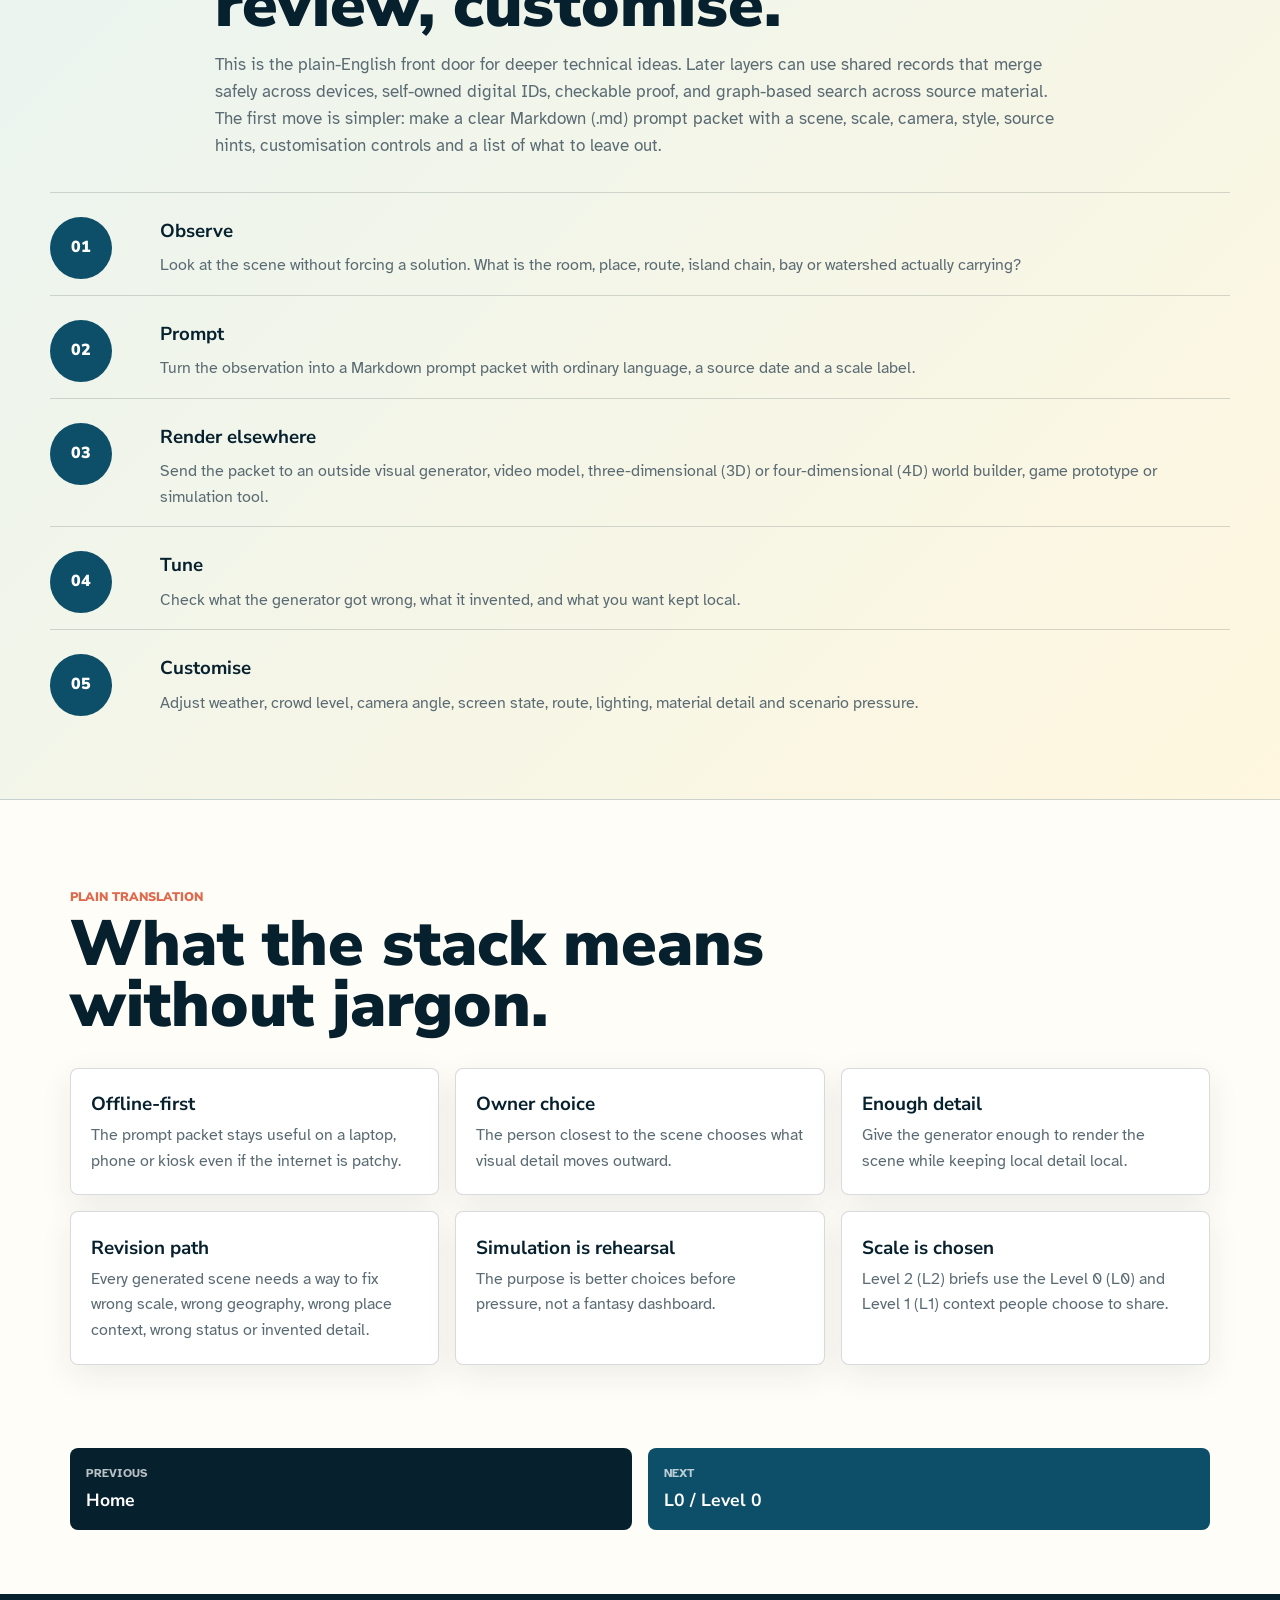
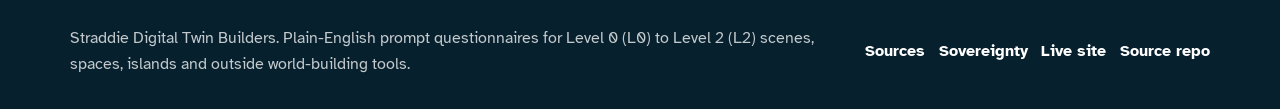
==== commit a3830484: "Add favicon coverage across site pages" ====
--- a/architecture.html
+++ b/architecture.html
@@ -9,7 +9,9 @@
     <link rel="preconnect" href="https://fonts.gstatic.com" crossorigin>
     <link href="https://fonts.googleapis.com/css2?family=Atkinson+Hyperlegible:wght@400;700&family=Nunito+Sans:wght@700;800;900&display=swap" rel="stylesheet">
     <link rel="stylesheet" href="styles.css">
-  </head>
+    <link rel="icon" href="assets/favicon.svg" type="image/svg+xml">
+  <link rel="shortcut icon" href="assets/favicon.ico" type="image/x-icon">
+</head>
   <body data-page="architecture">
     <a class="skip-link" href="#main">Skip to content</a>
     <header class="site-header" data-site-header></header>
--- a/styles.css
+++ b/styles.css
@@ -335,18 +335,22 @@
 
 .visual-hero::before {
   content: "";
-  grid-area: 1 / 1;
+  position: absolute;
+  inset: 0 auto 0 0;
   z-index: 1;
-  width: min(940px, 64vw);
-  background: linear-gradient(90deg, rgba(6, 32, 45, .9) 0%, rgba(6, 32, 45, .78) 48%, rgba(6, 32, 45, .42) 76%, rgba(6, 32, 45, 0) 100%);
+  width: min(1040px, 64vw);
+  background: linear-gradient(90deg, rgba(6, 32, 45, .97) 0%, rgba(6, 32, 45, .91) 48%, rgba(6, 32, 45, .62) 76%, rgba(6, 32, 45, 0) 100%);
   pointer-events: none;
 }
 
 .visual-hero::after {
   content: "";
-  grid-area: 1 / 1;
+  position: absolute;
+  inset: 0;
   z-index: 1;
-  background: linear-gradient(90deg, rgba(6, 32, 45, .28) 0%, rgba(6, 32, 45, .14) 48%, rgba(6, 32, 45, .04) 100%);
+  background:
+    linear-gradient(180deg, rgba(6, 32, 45, .08) 0%, rgba(6, 32, 45, .22) 58%, rgba(6, 32, 45, .42) 100%),
+    linear-gradient(90deg, rgba(6, 32, 45, .44) 0%, rgba(6, 32, 45, .22) 48%, rgba(6, 32, 45, .08) 100%);
   pointer-events: none;
 }
 
@@ -735,6 +739,39 @@
   padding: 1rem;
 }
 
+.dynamic-fields {
+  display: grid;
+  gap: 1rem;
+}
+
+fieldset > .dynamic-fields {
+  gap: .85rem;
+}
+
+.builder-note {
+  display: grid;
+  gap: .3rem;
+  margin-bottom: 1rem;
+  padding: 1rem;
+  border: 1px solid rgba(13, 78, 104, .18);
+  border-left: 5px solid var(--bay);
+  border-radius: var(--radius);
+  background: #f7fbfa;
+}
+
+.builder-note strong {
+  color: var(--deep);
+  font-family: "Nunito Sans", Arial, sans-serif;
+  font-size: 1.05rem;
+}
+
+.builder-note span,
+.field-guidance,
+.field-help,
+.output-hint {
+  color: var(--muted);
+}
+
 fieldset {
   border: 1px solid var(--line);
   border-radius: var(--radius);
@@ -742,6 +779,10 @@
   padding: 1rem;
 }
 
+.prompt-step {
+  margin-bottom: 0;
+}
+
 legend {
   padding: 0 .35rem;
   font-family: "Nunito Sans", Arial, sans-serif;
@@ -755,6 +796,21 @@
   margin-bottom: .9rem;
   font-weight: 700;
   color: var(--deep);
+}
+
+label:last-child {
+  margin-bottom: 0;
+}
+
+.field-guidance {
+  margin: 0 0 1rem;
+  font-size: .94rem;
+}
+
+.field-help {
+  font-weight: 400;
+  font-size: .88rem;
+  line-height: 1.4;
 }
 
 input,
@@ -785,8 +841,14 @@
   font-size: 1.2rem;
 }
 
+.output-hint {
+  margin: -.35rem 0 .85rem;
+  font-size: .92rem;
+}
+
 .output-panel textarea {
-  min-height: 760px;
+  min-height: 360px;
+  max-height: 62vh;
   font-family: Consolas, "Liberation Mono", monospace;
   font-size: .9rem;
   line-height: 1.5;
@@ -1068,9 +1130,18 @@
   }
 
   .visual-hero > div {
-    width: calc(100% - 2rem);
-    margin: 0 auto;
-    padding: 17rem 0 4rem;
+    width: 100%;
+    max-width: 100%;
+    margin: 0;
+    padding: 17rem 1rem 4rem;
+  }
+
+  .visual-hero .lede {
+    max-width: min(34ch, 100%);
+    font-size: .98rem;
+    line-height: 1.45;
+    overflow-wrap: normal;
+    word-break: normal;
   }
 
   .visual-hero .image-card img {
